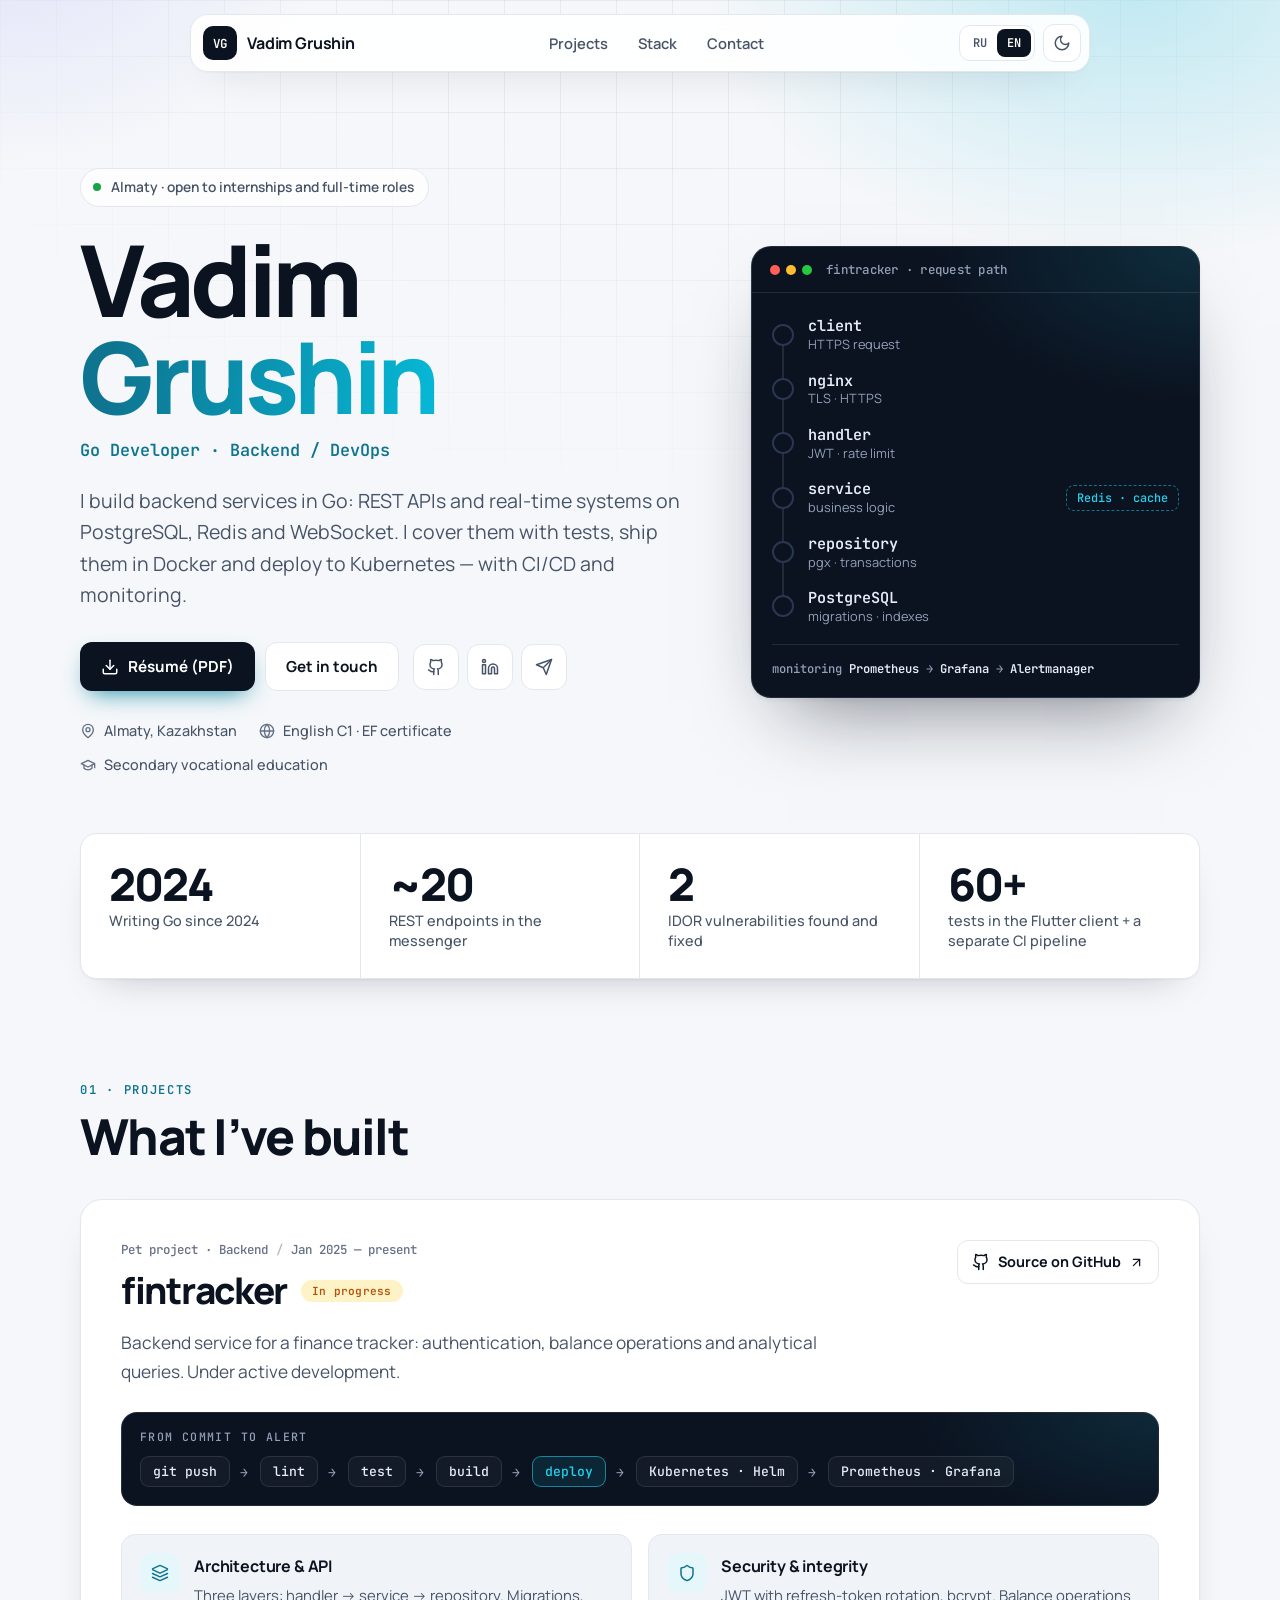
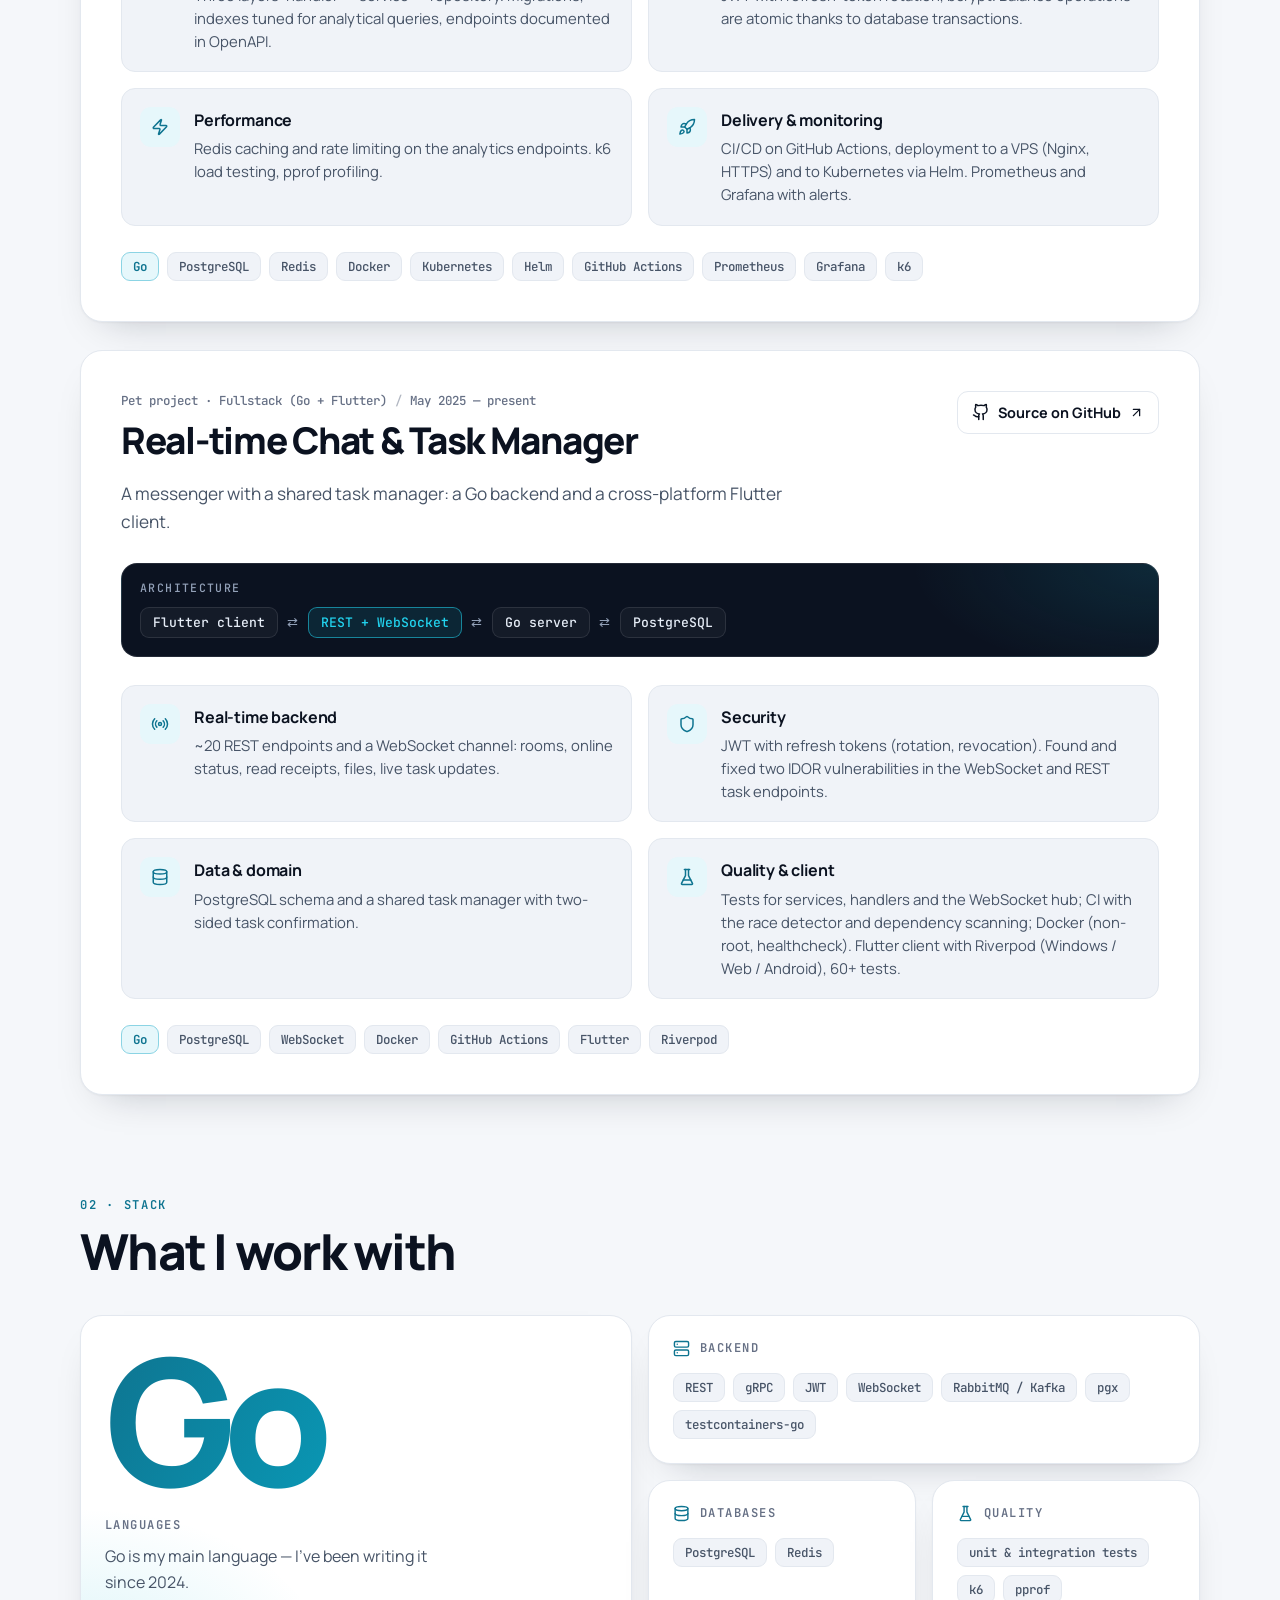
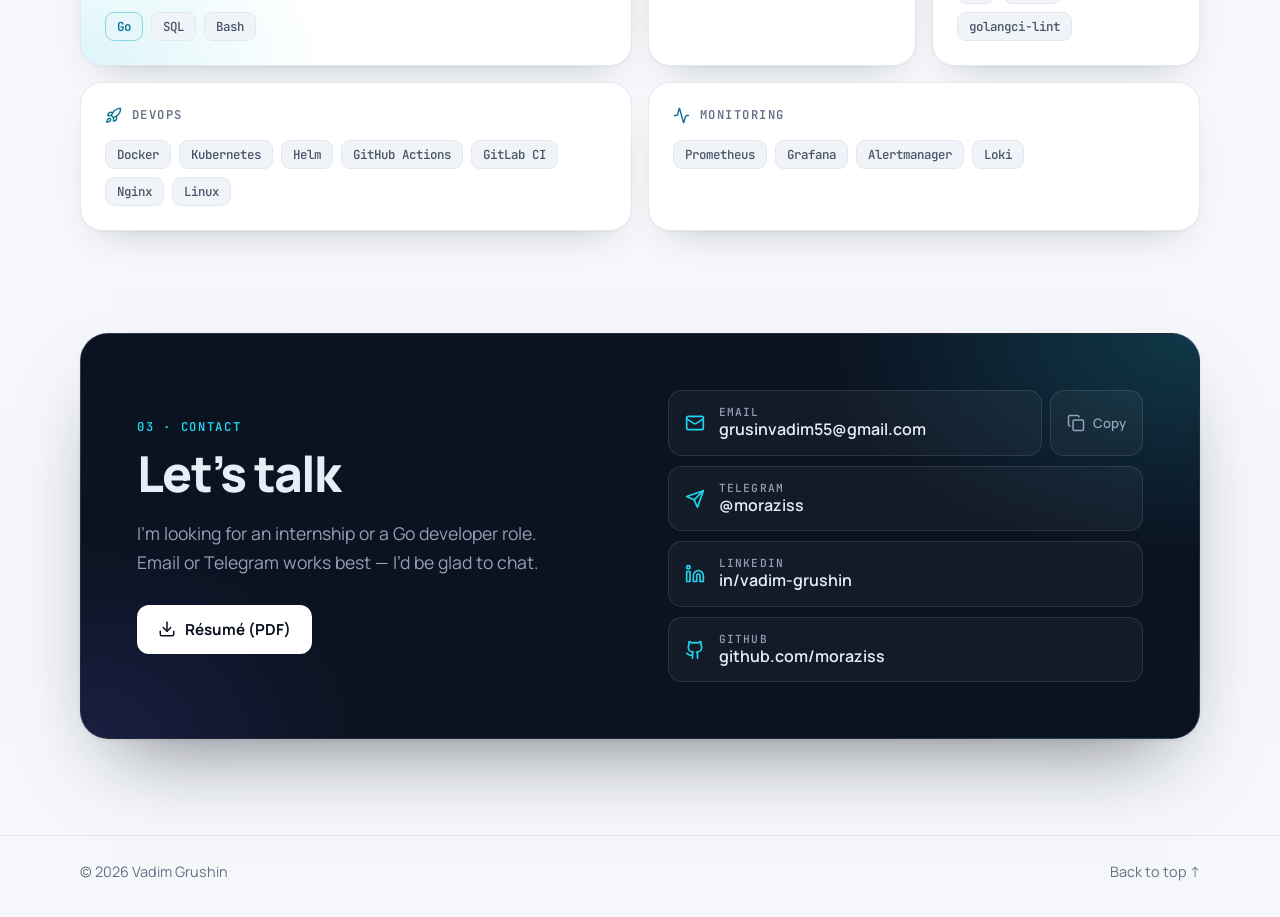
==== index.html @ 4f55b3d5 "Add portfolio site and resume build Static one-page portfolio (RU/EN, light/dark) and a script that " ====
<!doctype html>
<html lang="ru">
<head>
  <meta charset="utf-8">
  <meta name="viewport" content="width=device-width, initial-scale=1">
  <title>Вадим Грушин — Go-разработчик (Backend / DevOps)</title>
  <meta name="description" content="Портфолио Вадима Грушина, Go-разработчика (Backend / DevOps) из Алматы: REST API, WebSocket, PostgreSQL, Redis, Docker, Kubernetes. Ищу стажировку или работу.">
  <meta name="theme-color" content="#f5f7fa">
  <meta property="og:type" content="website">
  <meta property="og:title" content="Вадим Грушин — Go-разработчик (Backend / DevOps)">
  <meta property="og:description" content="Backend на Go: REST API, WebSocket, PostgreSQL, Redis, Docker, Kubernetes, CI/CD. Ищу стажировку или работу.">
  <link rel="icon" href="assets/favicon.svg" type="image/svg+xml">
  <link rel="preconnect" href="https://fonts.googleapis.com">
  <link rel="preconnect" href="https://fonts.gstatic.com" crossorigin>
  <link rel="stylesheet" href="https://fonts.googleapis.com/css2?family=Manrope:wght@400;500;600;700;800&family=JetBrains+Mono:wght@500;600&display=swap">
  <link rel="stylesheet" href="style.css">
  <script>
    /* Set theme before first paint to avoid a flash. Light is the default. */
    (function () {
      var d = document.documentElement;
      d.classList.add('js');
      try { d.dataset.theme = localStorage.getItem('theme') === 'dark' ? 'dark' : 'light'; }
      catch (e) { d.dataset.theme = 'light'; }
    })();
  </script>
</head>
<body id="top">

  <!-- Icon sprite -->
  <svg width="0" height="0" style="position:absolute" aria-hidden="true" focusable="false">
    <symbol id="i-mail" viewBox="0 0 24 24"><rect width="20" height="16" x="2" y="4" rx="2"/><path d="m22 7-8.97 5.7a1.94 1.94 0 0 1-2.06 0L2 7"/></symbol>
    <symbol id="i-send" viewBox="0 0 24 24"><path d="m22 2-7 20-4-9-9-4Z"/><path d="M22 2 11 13"/></symbol>
    <symbol id="i-linkedin" viewBox="0 0 24 24"><path d="M16 8a6 6 0 0 1 6 6v7h-4v-7a2 2 0 0 0-2-2 2 2 0 0 0-2 2v7h-4v-7a6 6 0 0 1 6-6z"/><rect width="4" height="12" x="2" y="9"/><circle cx="4" cy="4" r="2"/></symbol>
    <symbol id="i-github" viewBox="0 0 24 24"><path d="M15 22v-4a4.8 4.8 0 0 0-1-3.5c3 0 6-2 6-5.5.08-1.25-.27-2.48-1-3.5.28-1.15.28-2.35 0-3.5 0 0-1 0-3 1.5-2.64-.5-5.36-.5-8 0C6 2 5 2 5 2c-.3 1.15-.3 2.35 0 3.5A5.403 5.403 0 0 0 4 9c0 3.5 3 5.5 6 5.5-.39.49-.68 1.05-.85 1.65-.17.6-.22 1.23-.15 1.85v4"/><path d="M9 18c-4.51 2-5-2-7-2"/></symbol>
    <symbol id="i-download" viewBox="0 0 24 24"><path d="M21 15v4a2 2 0 0 1-2 2H5a2 2 0 0 1-2-2v-4"/><polyline points="7 10 12 15 17 10"/><line x1="12" x2="12" y1="15" y2="3"/></symbol>
    <symbol id="i-arrow" viewBox="0 0 24 24"><path d="M7 7h10v10"/><path d="M7 17 17 7"/></symbol>
    <symbol id="i-copy" viewBox="0 0 24 24"><rect width="14" height="14" x="8" y="8" rx="2" ry="2"/><path d="M4 16c-1.1 0-2-.9-2-2V4c0-1.1.9-2 2-2h10c1.1 0 2 .9 2 2"/></symbol>
    <symbol id="i-check" viewBox="0 0 24 24"><path d="M20 6 9 17l-5-5"/></symbol>
    <symbol id="i-sun" viewBox="0 0 24 24"><circle cx="12" cy="12" r="4"/><path d="M12 2v2M12 20v2m-7.07-14.93 1.41 1.41m11.32 11.32 1.41 1.41M2 12h2m16 0h2M4.93 19.07l1.41-1.41m11.32-11.32 1.41-1.41"/></symbol>
    <symbol id="i-moon" viewBox="0 0 24 24"><path d="M12 3a6 6 0 0 0 9 9 9 9 0 1 1-9-9Z"/></symbol>
    <symbol id="i-pin" viewBox="0 0 24 24"><path d="M20 10c0 6-8 12-8 12s-8-6-8-12a8 8 0 0 1 16 0Z"/><circle cx="12" cy="10" r="3"/></symbol>
    <symbol id="i-globe" viewBox="0 0 24 24"><circle cx="12" cy="12" r="10"/><path d="M12 2a14.5 14.5 0 0 0 0 20 14.5 14.5 0 0 0 0-20"/><path d="M2 12h20"/></symbol>
    <symbol id="i-cap" viewBox="0 0 24 24"><path d="M22 10v6M2 10l10-5 10 5-10 5z"/><path d="M6 12v5c3 3 9 3 12 0v-5"/></symbol>
    <symbol id="i-shield" viewBox="0 0 24 24"><path d="M20 13c0 5-3.5 7.5-7.66 8.95a1 1 0 0 1-.67-.01C7.5 20.5 4 18 4 13V6a1 1 0 0 1 1-1c2 0 4.5-1.2 6.24-2.72a1.17 1.17 0 0 1 1.52 0C14.51 3.81 17 5 19 5a1 1 0 0 1 1 1z"/></symbol>
    <symbol id="i-layers" viewBox="0 0 24 24"><path d="m12.83 2.18a2 2 0 0 0-1.66 0L2.6 6.08a1 1 0 0 0 0 1.83l8.58 3.91a2 2 0 0 0 1.66 0l8.58-3.9a1 1 0 0 0 0-1.83Z"/><path d="m22 17.65-9.17 4.16a2 2 0 0 1-1.66 0L2 17.65"/><path d="m22 12.65-9.17 4.16a2 2 0 0 1-1.66 0L2 12.65"/></symbol>
    <symbol id="i-zap" viewBox="0 0 24 24"><path d="M4 14a1 1 0 0 1-.78-1.63l9.9-10.2a.5.5 0 0 1 .86.46l-1.92 6.02A1 1 0 0 0 13 10h7a1 1 0 0 1 .78 1.63l-9.9 10.2a.5.5 0 0 1-.86-.46l1.92-6.02A1 1 0 0 0 11 14z"/></symbol>
    <symbol id="i-rocket" viewBox="0 0 24 24"><path d="M4.5 16.5c-1.5 1.26-2 5-2 5s3.74-.5 5-2c.71-.84.7-2.13-.09-2.91a2.18 2.18 0 0 0-2.91-.09z"/><path d="m12 15-3-3a22 22 0 0 1 2-3.95A12.88 12.88 0 0 1 22 2c0 2.72-.78 7.5-6 11a22.35 22.35 0 0 1-4 2z"/><path d="M9 12H4s.55-3.03 2-4c1.62-1.08 5 0 5 0"/><path d="M12 15v5s3.03-.55 4-2c1.08-1.62 0-5 0-5"/></symbol>
    <symbol id="i-database" viewBox="0 0 24 24"><ellipse cx="12" cy="5" rx="9" ry="3"/><path d="M3 5V19A9 3 0 0 0 21 19V5"/><path d="M3 12A9 3 0 0 0 21 12"/></symbol>
    <symbol id="i-radio" viewBox="0 0 24 24"><path d="M4.9 19.1C1 15.2 1 8.8 4.9 4.9"/><path d="M7.8 16.2c-2.3-2.3-2.3-6.1 0-8.5"/><circle cx="12" cy="12" r="2"/><path d="M16.2 7.8c2.3 2.3 2.3 6.1 0 8.5"/><path d="M19.1 4.9C23 8.8 23 15.1 19.1 19"/></symbol>
    <symbol id="i-flask" viewBox="0 0 24 24"><path d="M10 2v7.527a2 2 0 0 1-.211.896L4.72 20.55a1 1 0 0 0 .9 1.45h12.76a1 1 0 0 0 .9-1.45l-5.069-10.127A2 2 0 0 1 14 9.527V2"/><path d="M8.5 2h7"/><path d="M7 16h10"/></symbol>
    <symbol id="i-activity" viewBox="0 0 24 24"><path d="M22 12h-2.48a2 2 0 0 0-1.93 1.46l-2.35 8.36a.25.25 0 0 1-.48 0L9.24 2.18a.25.25 0 0 0-.48 0l-2.35 8.36A2 2 0 0 1 4.49 12H2"/></symbol>
    <symbol id="i-server" viewBox="0 0 24 24"><rect width="20" height="8" x="2" y="2" rx="2" ry="2"/><rect width="20" height="8" x="2" y="14" rx="2" ry="2"/><line x1="6" x2="6.01" y1="6" y2="6"/><line x1="6" x2="6.01" y1="18" y2="18"/></symbol>
    <symbol id="i-terminal" viewBox="0 0 24 24"><polyline points="4 17 10 11 4 5"/><line x1="12" x2="20" y1="19" y2="19"/></symbol>
  </svg>

  <a class="skip-link" href="#projects" data-i18n="skip">Перейти к проектам</a>
  <div class="hero-bg" aria-hidden="true"></div>

  <!-- Floating navigation -->
  <header class="nav-wrap">
    <div class="nav-pill">
      <a class="brand" href="#top" aria-label="Vadim Grushin">
        <span class="brand-mark">VG</span>
        <span class="brand-name">Vadim Grushin</span>
      </a>

      <nav class="nav-links" aria-label="Main">
        <a href="#projects" data-i18n="nav-projects">Проекты</a>
        <a href="#stack" data-i18n="nav-stack">Стек</a>
        <a href="#contact" data-i18n="nav-contact">Контакты</a>
      </nav>

      <div class="controls">
        <div class="seg" role="group" data-i18n-aria="aria-lang" aria-label="Язык">
          <button type="button" data-lang="ru" aria-pressed="true">RU</button>
          <button type="button" data-lang="en" aria-pressed="false">EN</button>
        </div>
        <button type="button" class="icon-btn" id="theme-toggle" aria-pressed="false" data-i18n-aria="aria-theme" aria-label="Тёмная тема">
          <svg class="icon icon-moon" aria-hidden="true"><use href="#i-moon"/></svg>
          <svg class="icon icon-sun" aria-hidden="true"><use href="#i-sun"/></svg>
        </button>
      </div>
    </div>
  </header>

  <main>
    <!-- Hero -->
    <section class="hero container">
      <div class="hero-copy">
        <p class="status"><span class="dot" aria-hidden="true"></span><span data-i18n="status">Алматы · открыт к стажировке и работе</span></p>
        <h1 data-i18n="name">Вадим <span class="grad">Грушин</span></h1>
        <p class="role" data-i18n="role">Go-разработчик · Backend / DevOps</p>
        <p class="lead" data-i18n="lead">Разрабатываю backend на Go: REST API и real-time сервисы на PostgreSQL, Redis и WebSocket. Покрываю тестами, упаковываю в Docker и разворачиваю в Kubernetes — с CI/CD и мониторингом.</p>

        <div class="actions">
          <a class="btn btn-primary" href="assets/Grushin_Vadim_Go_Developer_RU.pdf" data-cv download>
            <svg class="icon" aria-hidden="true"><use href="#i-download"/></svg>
            <span data-i18n="cta-cv">Резюме (PDF)</span>
          </a>
          <a class="btn btn-ghost" href="#contact" data-i18n="cta-contact">Связаться</a>
          <span class="social">
            <a class="btn-icon" href="https://github.com/moraziss" target="_blank" rel="noopener" aria-label="GitHub"><svg class="icon" aria-hidden="true"><use href="#i-github"/></svg></a>
            <a class="btn-icon" href="https://www.linkedin.com/in/vadim-grushin-0a9a0b392" target="_blank" rel="noopener" aria-label="LinkedIn"><svg class="icon" aria-hidden="true"><use href="#i-linkedin"/></svg></a>
            <a class="btn-icon" href="https://t.me/moraziss" target="_blank" rel="noopener" aria-label="Telegram"><svg class="icon" aria-hidden="true"><use href="#i-send"/></svg></a>
          </span>
        </div>

        <ul class="meta">
          <li><svg class="icon" aria-hidden="true"><use href="#i-pin"/></svg><span data-i18n="m-loc">Алматы, Казахстан</span></li>
          <li><svg class="icon" aria-hidden="true"><use href="#i-globe"/></svg><span data-i18n="m-eng">English C1 · сертификат EF</span></li>
          <li><svg class="icon" aria-hidden="true"><use href="#i-cap"/></svg><span data-i18n="m-edu">Среднее специальное</span></li>
        </ul>
      </div>

      <!-- Signature visual: the path of a request through fintracker -->
      <aside class="console" aria-labelledby="console-title">
        <div class="console-bar">
          <span class="lights" aria-hidden="true"><i></i><i></i><i></i></span>
          <h2 class="console-title" id="console-title" data-i18n="con-title">fintracker · путь запроса</h2>
        </div>
        <ol class="trace">
          <li class="tnode" style="--i:0"><span class="tdot"></span><span class="tname">client</span><span class="tsub" data-i18n="t-client">HTTPS-запрос</span></li>
          <li class="tnode" style="--i:1"><span class="tdot"></span><span class="tname">nginx</span><span class="tsub">TLS · HTTPS</span></li>
          <li class="tnode" style="--i:2"><span class="tdot"></span><span class="tname">handler</span><span class="tsub">JWT · rate limit</span></li>
          <li class="tnode" style="--i:3"><span class="tdot"></span><span class="tname">service</span><span class="tsub" data-i18n="t-service">бизнес-логика</span><span class="tside">Redis · <span data-i18n="t-cache">кэш</span></span></li>
          <li class="tnode" style="--i:4"><span class="tdot"></span><span class="tname">repository</span><span class="tsub" data-i18n="t-repo">pgx · транзакции</span></li>
          <li class="tnode" style="--i:5"><span class="tdot"></span><span class="tname">PostgreSQL</span><span class="tsub" data-i18n="t-db">миграции · индексы</span></li>
        </ol>
        <p class="console-foot"><span data-i18n="con-mon">мониторинг</span> <b>Prometheus</b> → <b>Grafana</b> → <b>Alertmanager</b></p>
      </aside>
    </section>

    <!-- Key facts -->
    <section class="container">
      <ul class="stats reveal">
        <li><strong>2024</strong><span data-i18n="st1">Пишу на Go с 2024 года</span></li>
        <li><strong>~20</strong><span data-i18n="st2">REST-эндпоинтов в мессенджере</span></li>
        <li><strong>2</strong><span data-i18n="st3">IDOR-уязвимости найдены и закрыты</span></li>
        <li><strong>60+</strong><span data-i18n="st4">тестов в Flutter-клиенте + отдельный CI</span></li>
      </ul>
    </section>

    <!-- Projects -->
    <section class="section container" id="projects">
      <p class="eyebrow reveal" data-i18n="p-eyebrow">01 · Проекты</p>
      <h2 class="reveal" data-i18n="p-title">Что я сделал</h2>

      <div class="projects">
        <article class="project card spot reveal">
          <header class="project-head">
            <div>
              <p class="kicker"><span data-i18n="p1-kind">Pet-проект · Backend</span><span class="sep">/</span><span data-i18n="p1-date">Январь 2025 — по настоящее время</span></p>
              <h3>fintracker <span class="badge badge-wip" data-i18n="p1-badge">В разработке</span></h3>
            </div>
            <a class="link-btn" href="https://github.com/moraziss/fintracker" target="_blank" rel="noopener">
              <svg class="icon" aria-hidden="true"><use href="#i-github"/></svg>
              <span data-i18n="p-code">Код на GitHub</span>
              <svg class="icon icon-arrow" aria-hidden="true"><use href="#i-arrow"/></svg>
            </a>
          </header>

          <p class="project-desc" data-i18n="p1-desc">Backend-сервис финансового трекера: аутентификация, операции с балансом и аналитические запросы. Проект в активной разработке.</p>

          <div class="diagram">
            <p class="diagram-label" data-i18n="p1-dlabel">От коммита до алерта</p>
            <ol class="dflow">
              <li data-a="→">git push</li>
              <li data-a="→">lint</li>
              <li data-a="→">test</li>
              <li data-a="→">build</li>
              <li data-a="→" class="hl">deploy</li>
              <li data-a="→">Kubernetes · Helm</li>
              <li>Prometheus · Grafana</li>
            </ol>
          </div>

          <ul class="features">
            <li class="feature">
              <span class="f-icon"><svg class="icon" aria-hidden="true"><use href="#i-layers"/></svg></span>
              <div><h4 data-i18n="p1-f1t">Архитектура и API</h4><p data-i18n="p1-f1">Три слоя: handler → service → repository. Миграции, индексы под аналитические запросы, эндпоинты описаны в OpenAPI.</p></div>
            </li>
            <li class="feature">
              <span class="f-icon"><svg class="icon" aria-hidden="true"><use href="#i-shield"/></svg></span>
              <div><h4 data-i18n="p1-f2t">Безопасность и целостность</h4><p data-i18n="p1-f2">JWT с ротацией refresh-токенов, bcrypt. Операции с балансом атомарны благодаря транзакциям.</p></div>
            </li>
            <li class="feature">
              <span class="f-icon"><svg class="icon" aria-hidden="true"><use href="#i-zap"/></svg></span>
              <div><h4 data-i18n="p1-f3t">Производительность</h4><p data-i18n="p1-f3">Кэширование и rate limiting на Redis для аналитических эндпоинтов. Нагрузочное тестирование k6, профилирование pprof.</p></div>
            </li>
            <li class="feature">
              <span class="f-icon"><svg class="icon" aria-hidden="true"><use href="#i-rocket"/></svg></span>
              <div><h4 data-i18n="p1-f4t">Доставка и мониторинг</h4><p data-i18n="p1-f4">CI/CD на GitHub Actions, деплой на VPS (Nginx, HTTPS) и в Kubernetes через Helm. Prometheus и Grafana с алертами.</p></div>
            </li>
          </ul>

          <ul class="tags" aria-label="Stack">
            <li class="core">Go</li><li>PostgreSQL</li><li>Redis</li><li>Docker</li><li>Kubernetes</li><li>Helm</li><li>GitHub Actions</li><li>Prometheus</li><li>Grafana</li><li>k6</li>
          </ul>
        </article>

        <article class="project card spot reveal">
          <header class="project-head">
            <div>
              <p class="kicker"><span data-i18n="p2-kind">Pet-проект · Fullstack (Go + Flutter)</span><span class="sep">/</span><span data-i18n="p2-date">Май 2025 — по настоящее время</span></p>
              <h3>Real-time Chat &amp; Task Manager</h3>
            </div>
            <a class="link-btn" href="https://github.com/moraziss/realtime_chat_app" target="_blank" rel="noopener">
              <svg class="icon" aria-hidden="true"><use href="#i-github"/></svg>
              <span data-i18n="p-code">Код на GitHub</span>
              <svg class="icon icon-arrow" aria-hidden="true"><use href="#i-arrow"/></svg>
            </a>
          </header>

          <p class="project-desc" data-i18n="p2-desc">Мессенджер с совместным менеджером задач: backend на Go и кроссплатформенный клиент на Flutter.</p>

          <div class="diagram">
            <p class="diagram-label" data-i18n="p2-dlabel">Архитектура</p>
            <ol class="dflow">
              <li data-a="⇄" data-i18n="p2-d1">Flutter-клиент</li>
              <li data-a="⇄" class="hl">REST + WebSocket</li>
              <li data-a="⇄" data-i18n="p2-d2">Go-сервер</li>
              <li>PostgreSQL</li>
            </ol>
          </div>

          <ul class="features">
            <li class="feature">
              <span class="f-icon"><svg class="icon" aria-hidden="true"><use href="#i-radio"/></svg></span>
              <div><h4 data-i18n="p2-f1t">Real-time backend</h4><p data-i18n="p2-f1">~20 REST-эндпоинтов и WebSocket-канал: комнаты, онлайн-статус, прочтение, файлы, live-обновления задач.</p></div>
            </li>
            <li class="feature">
              <span class="f-icon"><svg class="icon" aria-hidden="true"><use href="#i-shield"/></svg></span>
              <div><h4 data-i18n="p2-f2t">Безопасность</h4><p data-i18n="p2-f2">JWT с refresh-токенами (ротация, отзыв). Найдены и закрыты две IDOR-уязвимости в WebSocket- и REST-эндпоинтах задач.</p></div>
            </li>
            <li class="feature">
              <span class="f-icon"><svg class="icon" aria-hidden="true"><use href="#i-database"/></svg></span>
              <div><h4 data-i18n="p2-f3t">Данные и домен</h4><p data-i18n="p2-f3">Схема PostgreSQL и совместный task-менеджер с двусторонним подтверждением задач.</p></div>
            </li>
            <li class="feature">
              <span class="f-icon"><svg class="icon" aria-hidden="true"><use href="#i-flask"/></svg></span>
              <div><h4 data-i18n="p2-f4t">Качество и клиент</h4><p data-i18n="p2-f4">Тесты сервисов, хендлеров и WS-хаба; CI с race-детектором и сканированием зависимостей; Docker (non-root, healthcheck). Flutter-клиент на Riverpod (Windows / Web / Android), 60+ тестов.</p></div>
            </li>
          </ul>

          <ul class="tags" aria-label="Stack">
            <li class="core">Go</li><li>PostgreSQL</li><li>WebSocket</li><li>Docker</li><li>GitHub Actions</li><li>Flutter</li><li>Riverpod</li>
          </ul>
        </article>
      </div>
    </section>

    <!-- Stack -->
    <section class="section container" id="stack">
      <p class="eyebrow reveal" data-i18n="s-eyebrow">02 · Стек</p>
      <h2 class="reveal" data-i18n="s-title">Чем я работаю</h2>

      <div class="bento">
        <div class="tile tile-go card spot reveal">
          <span class="go-glyph" aria-hidden="true">Go</span>
          <div>
            <h3 data-i18n="sk-lang">Языки</h3>
            <p class="tile-note" data-i18n="sk-go">Основной язык — Go, пишу на нём с 2024 года.</p>
            <ul class="tags"><li class="core">Go</li><li>SQL</li><li>Bash</li></ul>
          </div>
        </div>

        <div class="tile tile-backend card spot reveal">
          <h3><svg class="icon" aria-hidden="true"><use href="#i-server"/></svg>Backend</h3>
          <ul class="tags"><li>REST</li><li>gRPC</li><li>JWT</li><li>WebSocket</li><li>RabbitMQ / Kafka</li><li>pgx</li><li>testcontainers-go</li></ul>
        </div>

        <div class="tile tile-db card spot reveal">
          <h3><svg class="icon" aria-hidden="true"><use href="#i-database"/></svg><span data-i18n="sk-db">Базы данных</span></h3>
          <ul class="tags"><li>PostgreSQL</li><li>Redis</li></ul>
        </div>

        <div class="tile tile-qa card spot reveal">
          <h3><svg class="icon" aria-hidden="true"><use href="#i-flask"/></svg><span data-i18n="sk-qa">Качество</span></h3>
          <ul class="tags"><li data-i18n="sk-tests">unit- и integration-тесты</li><li>k6</li><li>pprof</li><li>golangci-lint</li></ul>
        </div>

        <div class="tile tile-devops card spot reveal">
          <h3><svg class="icon" aria-hidden="true"><use href="#i-rocket"/></svg>DevOps</h3>
          <ul class="tags"><li>Docker</li><li>Kubernetes</li><li>Helm</li><li>GitHub Actions</li><li>GitLab CI</li><li>Nginx</li><li>Linux</li></ul>
        </div>

        <div class="tile tile-mon card spot reveal">
          <h3><svg class="icon" aria-hidden="true"><use href="#i-activity"/></svg><span data-i18n="sk-mon">Мониторинг</span></h3>
          <ul class="tags"><li>Prometheus</li><li>Grafana</li><li>Alertmanager</li><li>Loki</li></ul>
        </div>
      </div>
    </section>

    <!-- Contact -->
    <section class="section container" id="contact">
      <div class="cta reveal">
        <div class="cta-copy">
          <p class="eyebrow eyebrow-light" data-i18n="c-eyebrow">03 · Контакты</p>
          <h2 data-i18n="c-title">Давайте поговорим</h2>
          <p class="cta-text" data-i18n="c-text">Ищу стажировку или позицию Go-разработчика. Напишите на почту или в Telegram — буду рад обсудить.</p>
          <a class="btn btn-light" href="assets/Grushin_Vadim_Go_Developer_RU.pdf" data-cv download>
            <svg class="icon" aria-hidden="true"><use href="#i-download"/></svg>
            <span data-i18n="cta-cv">Резюме (PDF)</span>
          </a>
        </div>

        <ul class="contact-list">
          <li class="contact-row">
            <a class="contact-item" href="mailto:grusinvadim55@gmail.com">
              <svg class="icon" aria-hidden="true"><use href="#i-mail"/></svg>
              <span class="contact-label"><small data-i18n="c-mail">Почта</small><span>grusinvadim55@gmail.com</span></span>
            </a>
            <button type="button" class="copy-btn" data-copy="grusinvadim55@gmail.com">
              <svg class="icon icon-copy" aria-hidden="true"><use href="#i-copy"/></svg>
              <svg class="icon icon-check" aria-hidden="true"><use href="#i-check"/></svg>
              <span data-copy-label>Копировать</span>
            </button>
          </li>
          <li>
            <a class="contact-item" href="https://t.me/moraziss" target="_blank" rel="noopener">
              <svg class="icon" aria-hidden="true"><use href="#i-send"/></svg>
              <span class="contact-label"><small>Telegram</small><span>@moraziss</span></span>
            </a>
          </li>
          <li>
            <a class="contact-item" href="https://www.linkedin.com/in/vadim-grushin-0a9a0b392" target="_blank" rel="noopener">
              <svg class="icon" aria-hidden="true"><use href="#i-linkedin"/></svg>
              <span class="contact-label"><small>LinkedIn</small><span>in/vadim-grushin</span></span>
            </a>
          </li>
          <li>
            <a class="contact-item" href="https://github.com/moraziss" target="_blank" rel="noopener">
              <svg class="icon" aria-hidden="true"><use href="#i-github"/></svg>
              <span class="contact-label"><small>GitHub</small><span>github.com/moraziss</span></span>
            </a>
          </li>
        </ul>
      </div>
    </section>
  </main>

  <footer class="site-footer">
    <div class="container foot">
      <span>© <span id="year">2026</span> <span data-i18n="name-plain">Вадим Грушин</span></span>
      <a href="#top" data-i18n="to-top">Наверх ↑</a>
    </div>
  </footer>

  <div class="sr-only" role="status" aria-live="polite" id="live"></div>

  <script src="main.js"></script>
</body>
</html>
---- style.css ----
/* ---------- Tokens ---------- */
:root {
  color-scheme: light;
  --bg: #f5f7fa;
  --surface: #ffffff;
  --surface-2: #f0f3f8;
  --text: #0b1220;
  --muted: #475467;
  --faint: #667085;
  --border: #e3e8ef;
  --border-strong: #cfd7e2;

  --accent: #0e7490;          /* text / icons on light surfaces */
  --accent-bright: #06b6d4;   /* glows and decoration only */
  --accent-soft: #e6f7fb;

  --btn-bg: #0b1220;
  --btn-text: #ffffff;
  --btn-hover: #1c2a46;

  --ok: #16a34a;
  --warn: #b45309;
  --warn-bg: #fef3c7;

  /* dark "console" surfaces keep the same look in both themes */
  --panel: #0b1220;
  --panel-2: #111a2e;
  --panel-text: #e6edf7;
  --panel-muted: #93a1b8;
  --panel-line: rgb(255 255 255 / 0.1);
  --panel-accent: #22d3ee;

  --grid: rgb(11 18 32 / 0.055);
  --shadow-md: 0 1px 2px rgb(11 18 32 / 0.04), 0 18px 40px -24px rgb(11 18 32 / 0.28);
  --shadow-lg: 0 2px 4px rgb(11 18 32 / 0.06), 0 40px 80px -36px rgb(11 18 32 / 0.55);

  --radius: 16px;
  --maxw: 1120px;
  --gutter: 20px;
  --font: "Manrope", system-ui, -apple-system, "Segoe UI", Roboto, "Helvetica Neue", Arial, sans-serif;
  --mono: "JetBrains Mono", ui-monospace, SFMono-Regular, Menlo, Consolas, monospace;
}

:root[data-theme="dark"] {
  color-scheme: dark;
  --bg: #070b12;
  --surface: #0e1520;
  --surface-2: #131c2a;
  --text: #eaf0f8;
  --muted: #a3b0c4;
  --faint: #7d8aa0;
  --border: #1d2736;
  --border-strong: #2a3750;

  --accent: #22d3ee;
  --accent-bright: #22d3ee;
  --accent-soft: #0b2530;

  --btn-bg: #22d3ee;
  --btn-text: #04222f;
  --btn-hover: #67e8f9;

  --ok: #4ade80;
  --warn: #fbbf24;
  --warn-bg: #2a2110;

  --panel: #0a1019;
  --panel-2: #101a29;

  --grid: rgb(255 255 255 / 0.05);
  --shadow-md: 0 1px 2px rgb(0 0 0 / 0.3), 0 20px 44px -26px rgb(0 0 0 / 0.8);
  --shadow-lg: 0 2px 4px rgb(0 0 0 / 0.4), 0 40px 80px -36px rgb(0 0 0 / 0.9);
}

@media (min-width: 720px) {
  :root { --gutter: 32px; }
}

/* ---------- Base ---------- */
*, *::before, *::after { box-sizing: border-box; }

html {
  scroll-behavior: smooth;
  scroll-padding-top: 96px;
  -webkit-text-size-adjust: 100%;
}

body {
  position: relative;
  margin: 0;
  background: var(--bg);
  color: var(--text);
  font: 400 16px/1.65 var(--font);
  -webkit-font-smoothing: antialiased;
  text-rendering: optimizeLegibility;
  overflow-x: hidden;
  overflow-x: clip;
}

svg { display: block; }
a { color: inherit; }
h1, h2, h3, h4, p, ul, ol, dl { margin: 0; }
ul, ol { padding: 0; list-style: none; }

:focus-visible {
  outline: 2px solid var(--accent);
  outline-offset: 3px;
  border-radius: 6px;
}

.container {
  width: min(100% - 2 * var(--gutter), var(--maxw));
  margin-inline: auto;
}

.icon {
  width: 18px;
  height: 18px;
  flex: none;
  fill: none;
  stroke: currentColor;
  stroke-width: 2;
  stroke-linecap: round;
  stroke-linejoin: round;
}

.sr-only {
  position: absolute;
  width: 1px;
  height: 1px;
  overflow: hidden;
  clip-path: inset(50%);
  white-space: nowrap;
}

.skip-link {
  position: absolute;
  left: 16px;
  top: -60px;
  z-index: 100;
  padding: 10px 14px;
  border-radius: 8px;
  background: var(--text);
  color: var(--bg);
  font-weight: 600;
  text-decoration: none;
}
.skip-link:focus { top: 12px; }

/* ---------- Background: grid + aurora ---------- */
.hero-bg {
  position: absolute;
  inset: 0 0 auto 0;
  height: min(1000px, 130vh);
  z-index: -1;
  pointer-events: none;
  overflow: hidden;
}
.hero-bg::before {
  content: "";
  position: absolute;
  inset: 0;
  background-image:
    linear-gradient(var(--grid) 1px, transparent 1px),
    linear-gradient(90deg, var(--grid) 1px, transparent 1px);
  background-size: 56px 56px;
  -webkit-mask-image: radial-gradient(ellipse 75% 65% at 50% 0%, #000 25%, transparent 78%);
  mask-image: radial-gradient(ellipse 75% 65% at 50% 0%, #000 25%, transparent 78%);
}
.hero-bg::after {
  content: "";
  position: absolute;
  inset: -10% -10% 0 -10%;
  background:
    radial-gradient(38rem 24rem at 82% 8%, color-mix(in srgb, var(--accent-bright) 22%, transparent), transparent 70%),
    radial-gradient(30rem 22rem at 8% 2%, color-mix(in srgb, #6366f1 14%, transparent), transparent 70%);
  animation: drift 18s ease-in-out infinite alternate;
}
@keyframes drift {
  from { transform: translate3d(0, 0, 0) scale(1); }
  to   { transform: translate3d(-2%, 3%, 0) scale(1.06); }
}

/* ---------- Floating nav ---------- */
.nav-wrap {
  position: fixed;
  top: 14px;
  left: 0;
  right: 0;
  z-index: 50;
  display: flex;
  justify-content: center;
  padding-inline: var(--gutter);
  pointer-events: none;
}

.nav-pill {
  pointer-events: auto;
  display: flex;
  align-items: center;
  justify-content: space-between;
  gap: 16px;
  width: min(100%, 900px);
  padding: 8px 8px 8px 12px;
  border: 1px solid var(--border);
  border-radius: 18px;
  background: color-mix(in srgb, var(--surface) 90%, transparent);
  -webkit-backdrop-filter: saturate(1.5) blur(16px);
  backdrop-filter: saturate(1.5) blur(16px);
  box-shadow: var(--shadow-md);
}

.brand {
  display: flex;
  align-items: center;
  gap: 10px;
  font-weight: 700;
  letter-spacing: -0.01em;
  text-decoration: none;
}
.brand-mark {
  display: grid;
  place-items: center;
  width: 34px;
  height: 34px;
  border-radius: 10px;
  background: var(--btn-bg);
  color: var(--btn-text);
  font: 600 0.78rem var(--mono);
}

.nav-links { display: none; gap: 2px; }
.nav-links a {
  padding: 8px 14px;
  border-radius: 10px;
  color: var(--muted);
  font-size: 0.92rem;
  font-weight: 600;
  text-decoration: none;
  transition: color 0.15s, background 0.15s;
}
.nav-links a:hover { color: var(--text); }
.nav-links a[aria-current="true"] { color: var(--text); background: var(--surface-2); }

.controls { display: flex; align-items: center; gap: 8px; }

.seg {
  display: inline-flex;
  padding: 3px;
  border: 1px solid var(--border);
  border-radius: 11px;
  background: var(--surface);
}
.seg button {
  border: 0;
  border-radius: 8px;
  padding: 6px 10px;
  background: transparent;
  color: var(--muted);
  font: 600 0.75rem var(--mono);
  cursor: pointer;
  transition: background 0.15s, color 0.15s;
}
.seg button:hover { color: var(--text); }
.seg button[aria-pressed="true"] { background: var(--btn-bg); color: var(--btn-text); }

.icon-btn {
  display: grid;
  place-items: center;
  width: 38px;
  height: 38px;
  border: 1px solid var(--border);
  border-radius: 11px;
  background: var(--surface);
  color: var(--muted);
  cursor: pointer;
  transition: color 0.15s, border-color 0.15s;
}
.icon-btn:hover { color: var(--text); border-color: var(--border-strong); }
.icon-btn .icon-sun { display: none; }
:root[data-theme="dark"] .icon-btn .icon-sun { display: block; }
:root[data-theme="dark"] .icon-btn .icon-moon { display: none; }

@media (min-width: 760px) { .nav-links { display: flex; } }
@media (max-width: 340px) { .brand-name { display: none; } }

/* ---------- Hero ---------- */
.hero {
  display: grid;
  gap: 48px;
  padding: clamp(112px, 15vw, 168px) 0 clamp(32px, 5vw, 56px);
}
@media (min-width: 960px) {
  .hero { grid-template-columns: minmax(0, 1.15fr) minmax(0, 0.85fr); gap: 64px; align-items: center; }
}

.status {
  display: inline-flex;
  align-items: center;
  gap: 10px;
  padding: 7px 14px 7px 12px;
  border: 1px solid var(--border);
  border-radius: 999px;
  background: color-mix(in srgb, var(--surface) 80%, transparent);
  color: var(--muted);
  font-size: 0.86rem;
  font-weight: 600;
}
.dot {
  width: 8px;
  height: 8px;
  border-radius: 50%;
  background: var(--ok);
  animation: pulse 2.4s ease-out infinite;
}
@keyframes pulse {
  0%   { box-shadow: 0 0 0 0 color-mix(in srgb, var(--ok) 55%, transparent); }
  70%  { box-shadow: 0 0 0 9px transparent; }
  100% { box-shadow: 0 0 0 0 transparent; }
}

h1 {
  margin: 24px 0 14px;
  font-size: clamp(3.1rem, 8.6vw, 6.2rem);
  line-height: 0.98;
  letter-spacing: -0.045em;
  font-weight: 800;
}
.grad {
  background: linear-gradient(100deg, var(--accent) 10%, var(--accent-bright) 95%);
  -webkit-background-clip: text;
  background-clip: text;
  -webkit-text-fill-color: transparent;
  color: transparent;
}

.role {
  font: 600 1.05rem var(--mono);
  color: var(--accent);
}

.lead {
  max-width: 54ch;
  margin: 24px 0 32px;
  color: var(--muted);
  font-size: clamp(1.05rem, 2vw, 1.22rem);
  line-height: 1.6;
}

.actions { display: flex; flex-wrap: wrap; align-items: center; gap: 10px; }

.btn {
  display: inline-flex;
  align-items: center;
  gap: 9px;
  padding: 13px 20px;
  border: 1px solid transparent;
  border-radius: 12px;
  font: 700 0.95rem var(--font);
  text-decoration: none;
  cursor: pointer;
  transition: background 0.15s, border-color 0.15s, transform 0.15s, box-shadow 0.15s;
}
.btn:active { transform: translateY(1px); }
.btn-primary {
  background: var(--btn-bg);
  color: var(--btn-text);
  box-shadow: 0 10px 24px -10px color-mix(in srgb, var(--accent-bright) 70%, var(--btn-bg));
}
.btn-primary:hover { background: var(--btn-hover); }
.btn-ghost { background: var(--surface); border-color: var(--border); }
.btn-ghost:hover { border-color: var(--border-strong); }
.btn-light { background: #ffffff; color: #0b1220; }
.btn-light:hover { background: #e6edf7; }

.social { display: inline-flex; gap: 8px; }
@media (min-width: 640px) { .social { margin-left: 4px; } }
.btn-icon {
  display: grid;
  place-items: center;
  width: 46px;
  height: 46px;
  border: 1px solid var(--border);
  border-radius: 12px;
  background: var(--surface);
  color: var(--muted);
  transition: color 0.15s, border-color 0.15s, transform 0.15s;
}
.btn-icon:hover { color: var(--text); border-color: var(--border-strong); transform: translateY(-2px); }

.meta {
  display: flex;
  flex-wrap: wrap;
  gap: 10px 22px;
  margin-top: 28px;
  color: var(--muted);
  font-size: 0.9rem;
  font-weight: 500;
}
.meta li { display: inline-flex; align-items: center; gap: 8px; }
.meta .icon { width: 16px; height: 16px; color: var(--faint); }

/* ---------- Hero console (signature visual) ---------- */
.console {
  position: relative;
  overflow: hidden;
  border: 1px solid var(--panel-line);
  border-radius: 20px;
  background:
    radial-gradient(24rem 14rem at 100% 0%, rgb(34 211 238 / 0.14), transparent 70%),
    var(--panel);
  color: var(--panel-text);
  box-shadow: var(--shadow-lg);
}

.console-bar {
  display: flex;
  align-items: center;
  gap: 14px;
  padding: 14px 18px;
  border-bottom: 1px solid var(--panel-line);
}
.lights { display: inline-flex; gap: 6px; }
.lights i { width: 10px; height: 10px; border-radius: 50%; background: rgb(255 255 255 / 0.16); }
.lights i:nth-child(1) { background: #ff5f57; }
.lights i:nth-child(2) { background: #febc2e; }
.lights i:nth-child(3) { background: #28c840; }
.console-title {
  font: 500 0.78rem var(--mono);
  color: var(--panel-muted);
  letter-spacing: 0.02em;
}

.trace { padding: 14px 20px 6px; }

.tnode {
  position: relative;
  display: grid;
  grid-template-columns: 22px minmax(0, 1fr) auto;
  grid-template-areas: "dot name side" "dot sub side";
  column-gap: 14px;
  align-items: center;
  padding: 9px 0;
}
.tnode::before { /* vertical rail */
  content: "";
  position: absolute;
  left: 10px;
  top: 50%;
  bottom: -50%;
  width: 2px;
  background: var(--panel-line);
}
.tnode:last-child::before { display: none; }
.tnode::after { /* row highlight */
  content: "";
  position: absolute;
  inset: 3px -10px;
  border-radius: 12px;
  background: rgb(34 211 238 / 0.09);
  opacity: 0;
  animation: row 7.5s ease-in-out infinite;
  animation-delay: calc(var(--i) * 0.7s);
}

.tdot {
  grid-area: dot;
  position: relative;
  z-index: 1;
  width: 22px;
  height: 22px;
  border-radius: 50%;
  border: 2px solid #2a3750;
  background: var(--panel);
  animation: dot 7.5s ease-in-out infinite;
  animation-delay: calc(var(--i) * 0.7s);
}
.tname {
  grid-area: name;
  position: relative;
  z-index: 1;
  font: 600 0.95rem var(--mono);
  line-height: 1.3;
}
.tsub {
  grid-area: sub;
  position: relative;
  z-index: 1;
  color: var(--panel-muted);
  font-size: 0.8rem;
  line-height: 1.3;
}
.tside {
  grid-area: side;
  position: relative;
  z-index: 1;
  padding: 4px 10px;
  border: 1px dashed rgb(34 211 238 / 0.5);
  border-radius: 8px;
  color: var(--panel-accent);
  font: 500 0.74rem var(--mono);
  white-space: nowrap;
}

@keyframes dot {
  0%, 18%, 100% { border-color: #2a3750; background: var(--panel); box-shadow: none; }
  4%, 12% { border-color: var(--panel-accent); background: var(--panel-accent); box-shadow: 0 0 0 5px rgb(34 211 238 / 0.18), 0 0 18px rgb(34 211 238 / 0.8); }
}
@keyframes row {
  0%, 18%, 100% { opacity: 0; }
  4%, 12% { opacity: 1; }
}

.console-foot {
  margin: 4px 20px 0;
  padding: 14px 0 18px;
  border-top: 1px solid var(--panel-line);
  color: var(--panel-muted);
  font: 500 0.76rem/1.7 var(--mono);
}
.console-foot b { color: var(--panel-text); font-weight: 600; }

/* ---------- Stats ---------- */
.stats {
  display: grid;
  grid-template-columns: repeat(2, minmax(0, 1fr));
  overflow: hidden;
  border: 1px solid var(--border);
  border-radius: var(--radius);
  background: var(--surface);
  box-shadow: var(--shadow-md);
}
.stats li {
  display: flex;
  flex-direction: column;
  gap: 4px;
  padding: 22px 22px;
  border-right: 1px solid var(--border);
  border-bottom: 1px solid var(--border);
}
.stats li:nth-child(2n) { border-right: 0; }
.stats li:nth-last-child(-n + 2) { border-bottom: 0; }
.stats strong {
  font-size: clamp(2rem, 4.5vw, 2.8rem);
  line-height: 1.05;
  letter-spacing: -0.04em;
  font-weight: 800;
}
.stats span { color: var(--muted); font-size: 0.9rem; font-weight: 500; line-height: 1.45; }

@media (min-width: 860px) {
  .stats { grid-template-columns: repeat(4, minmax(0, 1fr)); }
  .stats li { border-bottom: 0; border-right: 1px solid var(--border); padding: 26px 28px; }
  .stats li:nth-child(2n) { border-right: 1px solid var(--border); }
  .stats li:last-child { border-right: 0; }
}

/* ---------- Sections ---------- */
.section { padding: clamp(56px, 8vw, 104px) 0 0; }

.eyebrow {
  margin-bottom: 12px;
  font: 600 0.76rem var(--mono);
  letter-spacing: 0.14em;
  text-transform: uppercase;
  color: var(--accent);
}
.eyebrow-light { color: var(--panel-accent); }

.section h2,
.cta h2 {
  margin-bottom: 36px;
  font-size: clamp(2rem, 5vw, 3.1rem);
  line-height: 1.08;
  letter-spacing: -0.035em;
  font-weight: 800;
}

/* ---------- Cards + cursor spotlight ---------- */
.card {
  position: relative;
  isolation: isolate;
  border: 1px solid var(--border);
  border-radius: calc(var(--radius) + 6px);
  background: var(--surface);
  box-shadow: var(--shadow-md);
  transition: border-color 0.25s, transform 0.25s;
}
.spot::before {
  content: "";
  position: absolute;
  inset: 0;
  z-index: -1;
  border-radius: inherit;
  background: radial-gradient(420px circle at var(--mx, 50%) var(--my, 50%), color-mix(in srgb, var(--accent-bright) 16%, transparent), transparent 62%);
  opacity: 0;
  transition: opacity 0.3s;
}
@media (hover: hover) {
  .spot:hover::before { opacity: 1; }
  .card:hover { border-color: color-mix(in srgb, var(--accent-bright) 45%, var(--border)); }
}

/* ---------- Projects ---------- */
.projects { display: grid; gap: 28px; }

.project { padding: clamp(22px, 4vw, 40px); }

.project-head {
  display: flex;
  flex-wrap: wrap;
  align-items: flex-start;
  justify-content: space-between;
  gap: 16px;
}
.kicker {
  margin-bottom: 10px;
  font: 500 0.78rem/1.6 var(--mono);
  color: var(--faint);
}
.kicker .sep { margin: 0 8px; opacity: 0.5; }

.project h3 {
  display: flex;
  flex-wrap: wrap;
  align-items: center;
  gap: 8px 14px;
  font-size: clamp(1.6rem, 3.6vw, 2.3rem);
  line-height: 1.12;
  letter-spacing: -0.035em;
  font-weight: 800;
}

.badge {
  padding: 4px 11px;
  border-radius: 999px;
  font: 600 0.7rem var(--mono);
  letter-spacing: 0.02em;
}
.badge-wip { background: var(--warn-bg); color: var(--warn); }

.link-btn {
  display: inline-flex;
  align-items: center;
  gap: 8px;
  padding: 9px 14px;
  border: 1px solid var(--border);
  border-radius: 11px;
  background: var(--surface);
  font-size: 0.9rem;
  font-weight: 700;
  text-decoration: none;
  transition: border-color 0.15s, color 0.15s, background 0.15s;
}
.link-btn:hover { border-color: var(--accent); color: var(--accent); }
.link-btn .icon-arrow { width: 15px; height: 15px; transition: transform 0.2s; }
.link-btn:hover .icon-arrow { transform: translate(2px, -2px); }

.project-desc {
  max-width: 64ch;
  margin-top: 18px;
  color: var(--muted);
  font-size: 1.08rem;
}

.diagram {
  margin: 26px 0 28px;
  padding: 16px 18px 18px;
  border: 1px solid var(--panel-line);
  border-radius: 16px;
  background:
    radial-gradient(22rem 10rem at 100% 0%, rgb(34 211 238 / 0.12), transparent 70%),
    var(--panel);
  color: var(--panel-text);
}
.diagram-label {
  margin-bottom: 12px;
  font: 500 0.72rem var(--mono);
  letter-spacing: 0.12em;
  text-transform: uppercase;
  color: var(--panel-muted);
}
.dflow { display: flex; flex-wrap: wrap; align-items: center; gap: 10px 30px; font: 500 0.82rem var(--mono); }
.dflow li {
  position: relative;
  padding: 6px 12px;
  border: 1px solid var(--panel-line);
  border-radius: 9px;
  background: rgb(255 255 255 / 0.04);
}
.dflow li[data-a]::after { /* the arrow always trails its own chip, so it never starts a wrapped line */
  content: attr(data-a);
  position: absolute;
  left: 100%;
  top: 50%;
  width: 30px;
  transform: translateY(-50%);
  text-align: center;
  color: var(--panel-muted);
}
.dflow li.hl {
  border-color: rgb(34 211 238 / 0.55);
  background: rgb(34 211 238 / 0.1);
  color: var(--panel-accent);
}

.features {
  display: grid;
  gap: 14px;
  margin-bottom: 26px;
}
@media (min-width: 760px) { .features { grid-template-columns: repeat(2, minmax(0, 1fr)); gap: 16px; } }

.feature {
  display: flex;
  gap: 14px;
  padding: 18px;
  border: 1px solid var(--border);
  border-radius: 14px;
  background: var(--surface-2);
  transition: border-color 0.2s, background 0.2s;
}
.feature:hover { border-color: var(--border-strong); background: var(--surface); }
.f-icon {
  display: grid;
  place-items: center;
  flex: none;
  width: 40px;
  height: 40px;
  border-radius: 11px;
  background: var(--accent-soft);
  color: var(--accent);
}
.feature h4 { margin-bottom: 4px; font-size: 1rem; font-weight: 700; letter-spacing: -0.01em; }
.feature p { color: var(--muted); font-size: 0.93rem; line-height: 1.55; }

.tags { display: flex; flex-wrap: wrap; gap: 8px; }
.tags li {
  padding: 5px 11px;
  border: 1px solid var(--border);
  border-radius: 9px;
  background: var(--surface-2);
  color: var(--muted);
  font: 500 0.78rem var(--mono);
}
.tags .core {
  border-color: color-mix(in srgb, var(--accent-bright) 40%, var(--border));
  background: var(--accent-soft);
  color: var(--accent);
  font-weight: 600;
}

/* ---------- Stack (bento) ---------- */
.bento { display: grid; gap: 16px; }
@media (min-width: 720px) {
  .bento { grid-template-columns: repeat(2, minmax(0, 1fr)); }
  .tile-go { grid-column: 1 / -1; }
}
@media (min-width: 1000px) {
  .bento { grid-template-columns: repeat(4, minmax(0, 1fr)); }
  .tile-go { grid-column: span 2; grid-row: span 2; }
  .tile-backend { grid-column: span 2; }
  .tile-db, .tile-qa { grid-column: span 1; }
  .tile-devops, .tile-mon { grid-column: span 2; }
}

.tile { display: flex; flex-direction: column; gap: 16px; padding: 24px; }
.tile h3 {
  display: flex;
  align-items: center;
  gap: 10px;
  font: 600 0.76rem var(--mono);
  letter-spacing: 0.12em;
  text-transform: uppercase;
  color: var(--faint);
}
.tile h3 .icon { width: 17px; height: 17px; color: var(--accent); }

.tile-go {
  justify-content: space-between;
  overflow: hidden;
  background:
    radial-gradient(22rem 14rem at 0% 100%, color-mix(in srgb, var(--accent-bright) 14%, transparent), transparent 70%),
    var(--surface);
}
.go-glyph {
  font-size: clamp(6rem, 17vw, 11rem);
  line-height: 0.9;
  letter-spacing: -0.07em;
  font-weight: 800;
  background: linear-gradient(120deg, var(--accent) 0%, var(--accent-bright) 100%);
  -webkit-background-clip: text;
  background-clip: text;
  -webkit-text-fill-color: transparent;
  color: transparent;
}
.tile-note { margin: 10px 0 16px; color: var(--muted); max-width: 34ch; }

/* ---------- Contact ---------- */
.cta {
  position: relative;
  display: grid;
  gap: 36px;
  overflow: hidden;
  padding: clamp(28px, 5vw, 56px);
  border: 1px solid var(--panel-line);
  border-radius: 28px;
  background:
    radial-gradient(34rem 20rem at 100% 0%, rgb(34 211 238 / 0.2), transparent 70%),
    radial-gradient(26rem 18rem at 0% 100%, rgb(99 102 241 / 0.16), transparent 70%),
    var(--panel);
  color: var(--panel-text);
  box-shadow: var(--shadow-lg);
}
@media (min-width: 900px) {
  .cta { grid-template-columns: 1fr 1fr; gap: 56px; align-items: center; }
}
.cta h2 { margin-bottom: 18px; }
.cta-text { max-width: 40ch; margin-bottom: 28px; color: var(--panel-muted); font-size: 1.1rem; }

.contact-list { display: grid; gap: 10px; }
.contact-list > li:not(.contact-row) { display: flex; }
.contact-row { display: flex; gap: 8px; }

.contact-item {
  display: flex;
  flex: 1;
  align-items: center;
  gap: 14px;
  min-width: 0;
  padding: 14px 16px;
  border: 1px solid var(--panel-line);
  border-radius: 14px;
  background: rgb(255 255 255 / 0.04);
  text-decoration: none;
  transition: border-color 0.15s, background 0.15s;
}
.contact-item:hover { border-color: rgb(34 211 238 / 0.6); background: rgb(34 211 238 / 0.07); }
.contact-item > .icon { width: 20px; height: 20px; color: var(--panel-accent); }
.contact-label { display: grid; min-width: 0; line-height: 1.35; font-weight: 600; }
.contact-label small {
  font: 500 0.7rem var(--mono);
  letter-spacing: 0.1em;
  text-transform: uppercase;
  color: var(--panel-muted);
}
.contact-label span { overflow-wrap: anywhere; }

.copy-btn {
  display: inline-flex;
  align-items: center;
  gap: 8px;
  padding: 0 16px;
  border: 1px solid var(--panel-line);
  border-radius: 14px;
  background: rgb(255 255 255 / 0.04);
  color: var(--panel-muted);
  font: 600 0.82rem var(--font);
  cursor: pointer;
  transition: color 0.15s, border-color 0.15s;
}
.copy-btn:hover { color: var(--panel-text); border-color: rgb(255 255 255 / 0.3); }
.copy-btn .icon-check { display: none; }
.copy-btn.is-copied { color: #4ade80; border-color: #4ade80; }
.copy-btn.is-copied .icon-copy { display: none; }
.copy-btn.is-copied .icon-check { display: block; }

@media (max-width: 520px) {
  .copy-btn [data-copy-label] { display: none; }
  .copy-btn { padding: 0 14px; }
}

/* ---------- Footer ---------- */
.site-footer { margin-top: clamp(56px, 8vw, 96px); border-top: 1px solid var(--border); color: var(--faint); font-size: 0.9rem; }
.foot { display: flex; justify-content: space-between; gap: 16px; padding: 24px 0 32px; }
.foot a { text-decoration: none; }
.foot a:hover { color: var(--text); }

/* ---------- Reveal on scroll (only when JS is on) ---------- */
.js .reveal {
  opacity: 0;
  transform: translateY(18px);
  transition: opacity 0.7s ease, transform 0.7s cubic-bezier(0.2, 0.7, 0.2, 1);
}
.js .reveal.is-in { opacity: 1; transform: none; }

@media (prefers-reduced-motion: reduce) {
  html { scroll-behavior: auto; }
  .js .reveal { opacity: 1; transform: none; transition: none; }
  .dot, .hero-bg::after, .tdot, .tnode::after { animation: none; }
  .tdot { border-color: var(--panel-accent); }
}
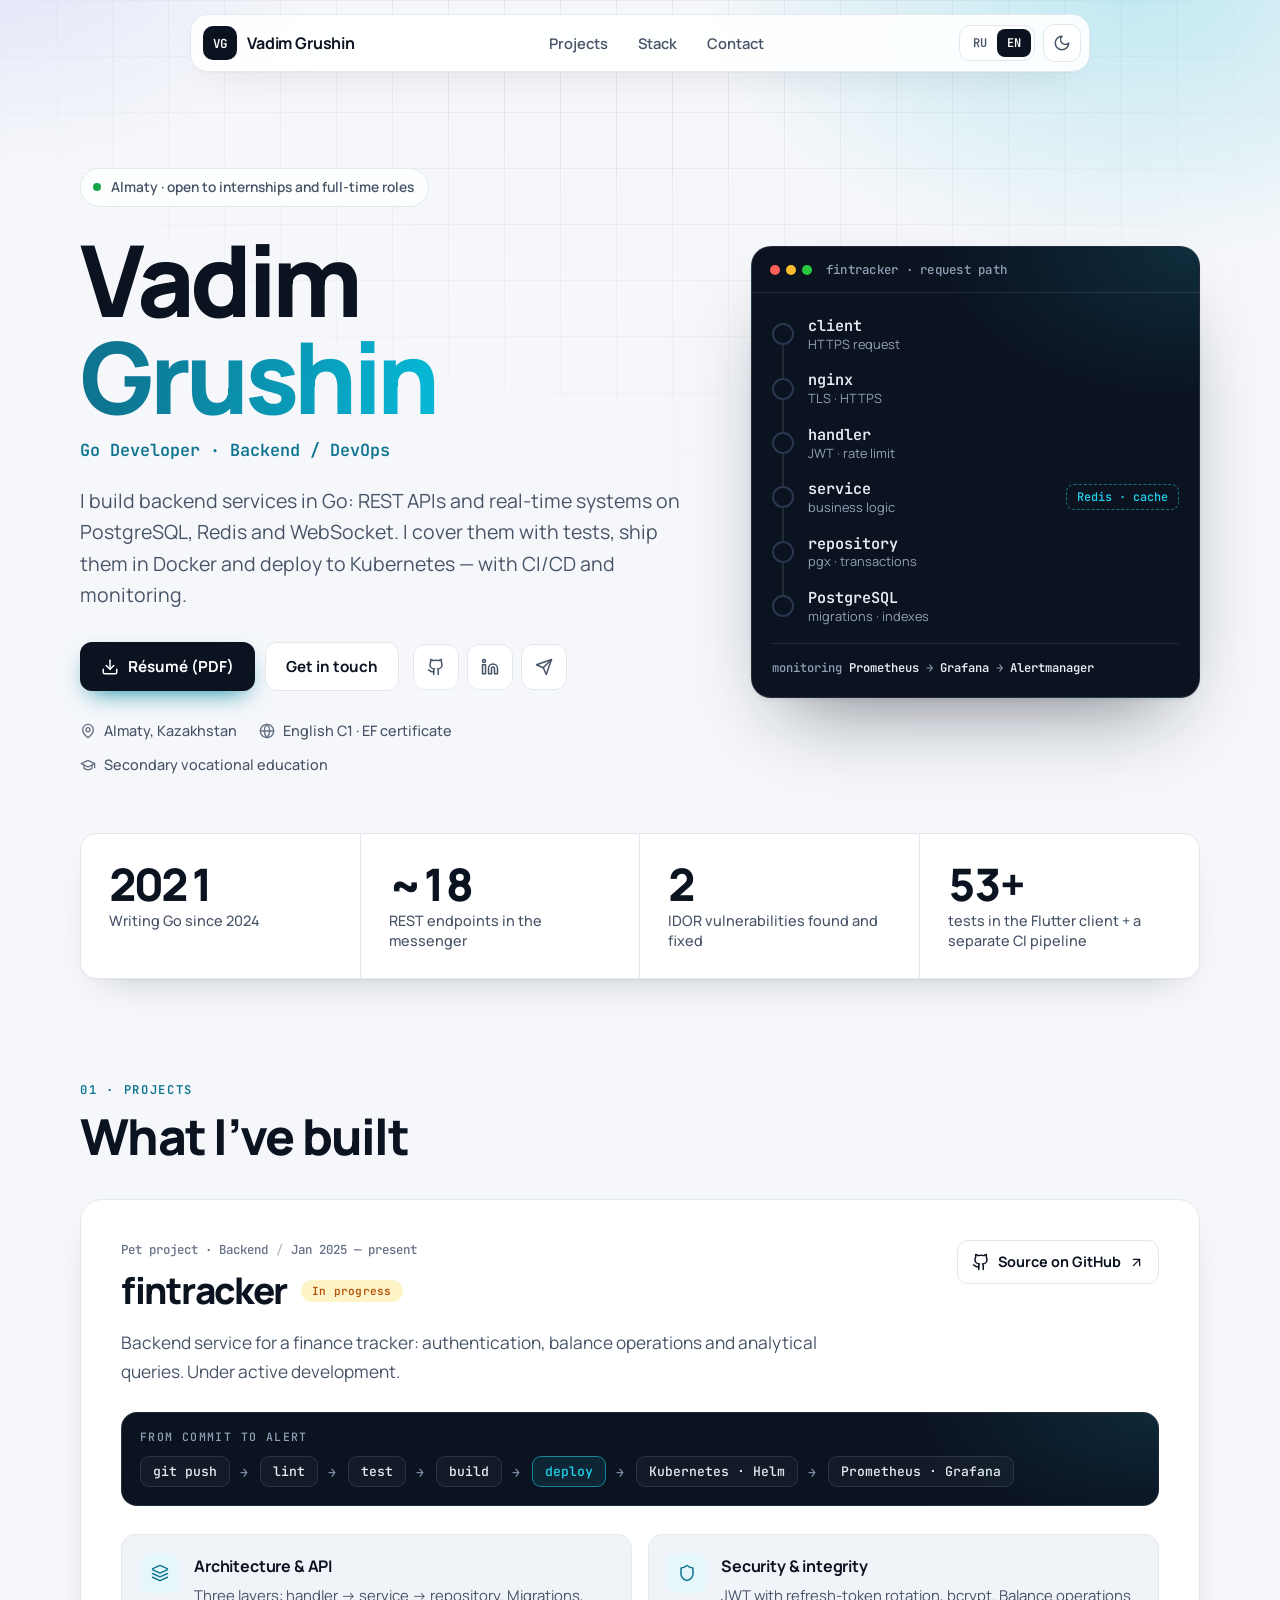
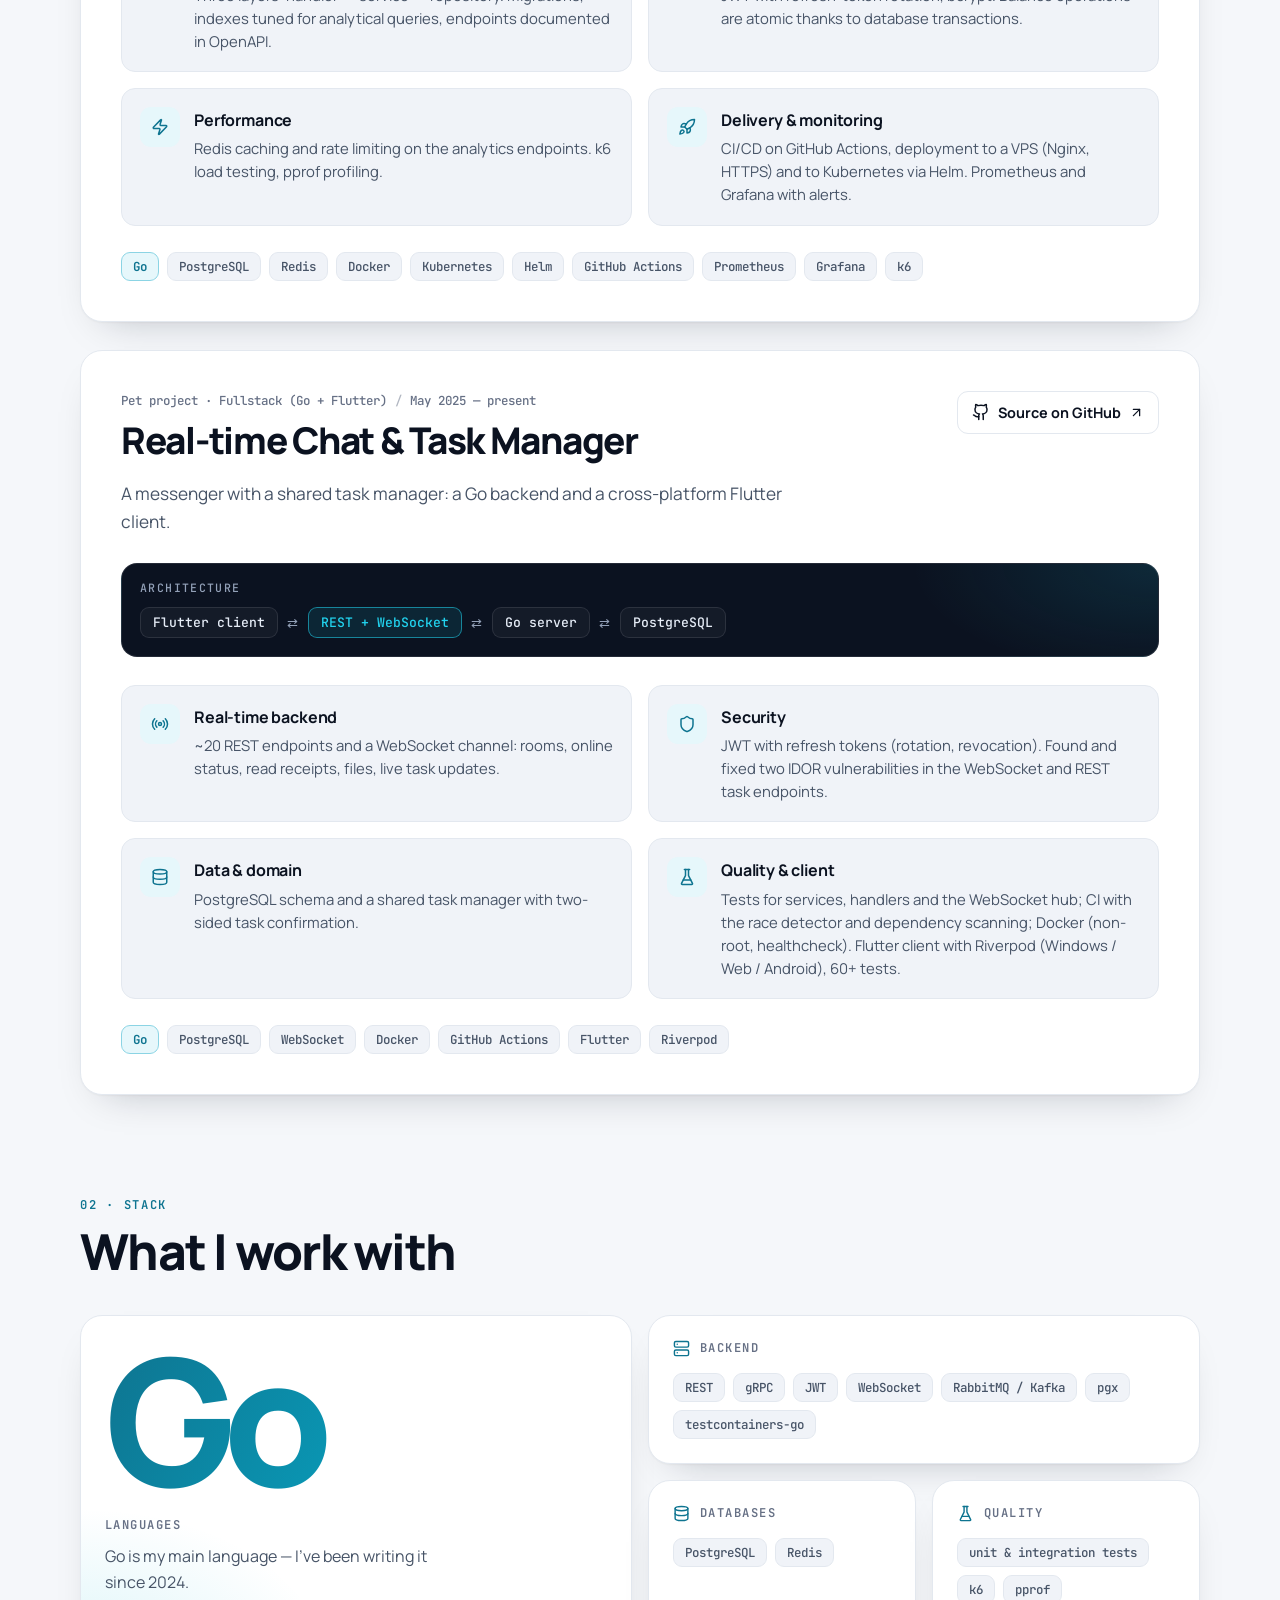
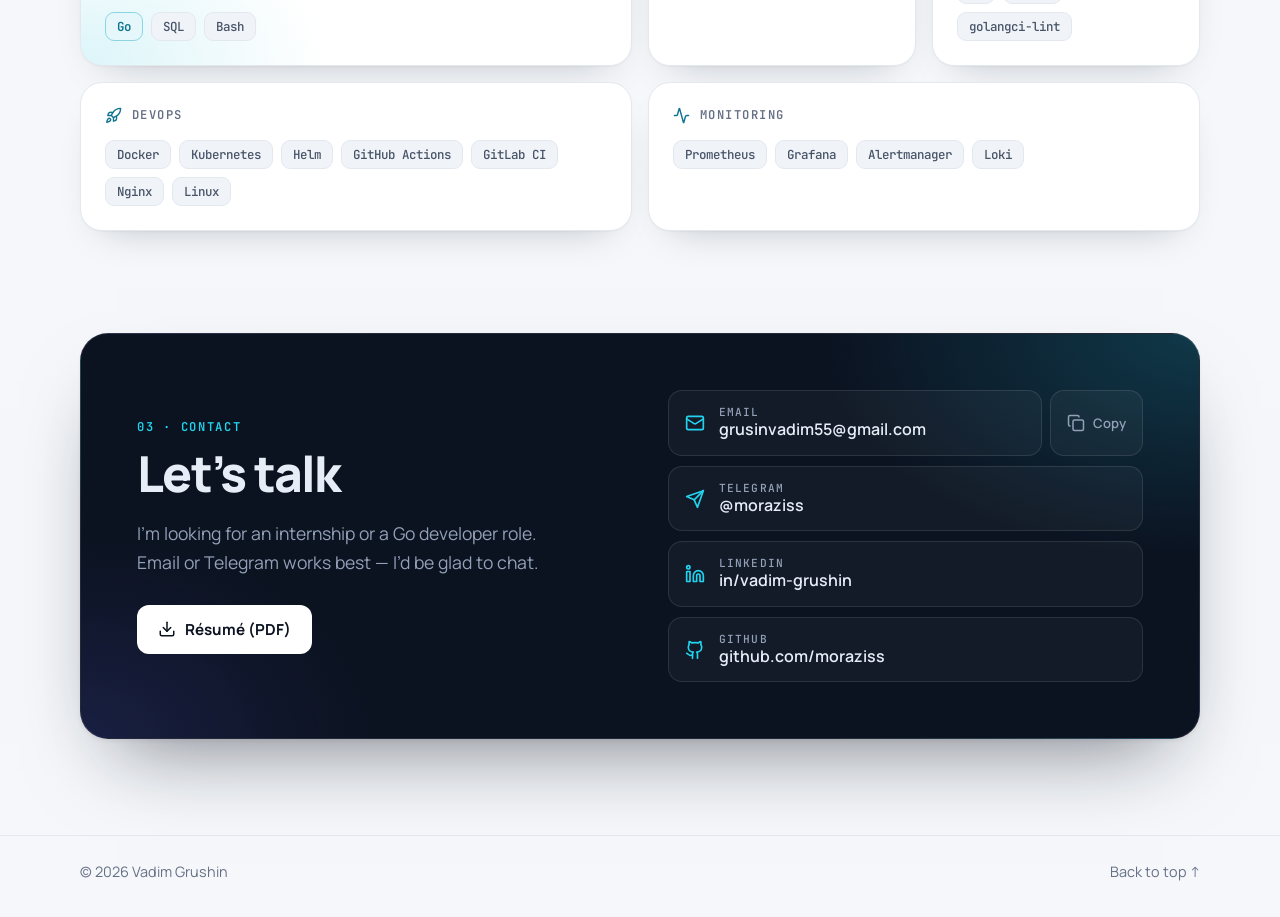
==== commit f83d2b73: "Add motion system; merge the Russian README into README.md Staggered intro, scroll progress, paralla" ====
--- a/index.html
+++ b/index.html
@@ -15,12 +15,15 @@
   <link rel="stylesheet" href="https://fonts.googleapis.com/css2?family=Manrope:wght@400;500;600;700;800&family=JetBrains+Mono:wght@500;600&display=swap">
   <link rel="stylesheet" href="style.css">
   <script>
-    /* Set theme before first paint to avoid a flash. Light is the default. */
+    /* Set theme before first paint to avoid a flash. Light is the default; ?theme=dark|light overrides it. */
     (function () {
       var d = document.documentElement;
       d.classList.add('js');
-      try { d.dataset.theme = localStorage.getItem('theme') === 'dark' ? 'dark' : 'light'; }
-      catch (e) { d.dataset.theme = 'light'; }
+      var query = new URLSearchParams(location.search);
+      if (query.get('motion') === 'full') d.classList.add('force-motion'); /* preview animations even if the OS asks for reduced motion */
+      var param = query.get('theme');
+      try { d.dataset.theme = (param || localStorage.getItem('theme')) === 'dark' ? 'dark' : 'light'; }
+      catch (e) { d.dataset.theme = param === 'dark' ? 'dark' : 'light'; }
     })();
   </script>
 </head>
@@ -55,16 +58,18 @@
 
   <a class="skip-link" href="#projects" data-i18n="skip">Перейти к проектам</a>
   <div class="hero-bg" aria-hidden="true"></div>
+  <div class="scroll-progress" aria-hidden="true"></div>
 
   <!-- Floating navigation -->
   <header class="nav-wrap">
-    <div class="nav-pill">
+    <div class="nav-pill intro">
       <a class="brand" href="#top" aria-label="Vadim Grushin">
         <span class="brand-mark">VG</span>
         <span class="brand-name">Vadim Grushin</span>
       </a>
 
       <nav class="nav-links" aria-label="Main">
+        <span class="nav-indicator" aria-hidden="true"></span>
         <a href="#projects" data-i18n="nav-projects">Проекты</a>
         <a href="#stack" data-i18n="nav-stack">Стек</a>
         <a href="#contact" data-i18n="nav-contact">Контакты</a>
@@ -87,12 +92,12 @@
     <!-- Hero -->
     <section class="hero container">
       <div class="hero-copy">
-        <p class="status"><span class="dot" aria-hidden="true"></span><span data-i18n="status">Алматы · открыт к стажировке и работе</span></p>
-        <h1 data-i18n="name">Вадим <span class="grad">Грушин</span></h1>
-        <p class="role" data-i18n="role">Go-разработчик · Backend / DevOps</p>
-        <p class="lead" data-i18n="lead">Разрабатываю backend на Go: REST API и real-time сервисы на PostgreSQL, Redis и WebSocket. Покрываю тестами, упаковываю в Docker и разворачиваю в Kubernetes — с CI/CD и мониторингом.</p>
-
-        <div class="actions">
+        <p class="status intro" style="--d: 0.05s"><span class="dot" aria-hidden="true"></span><span data-i18n="status">Алматы · открыт к стажировке и работе</span></p>
+        <h1 data-i18n="name"><span class="mask" style="--m: 0"><span>Вадим</span></span> <span class="mask" style="--m: 1"><span class="grad">Грушин</span></span></h1>
+        <p class="role intro" style="--d: 0.4s" data-i18n="role">Go-разработчик · Backend / DevOps</p>
+        <p class="lead intro" style="--d: 0.5s" data-i18n="lead">Разрабатываю backend на Go: REST API и real-time сервисы на PostgreSQL, Redis и WebSocket. Покрываю тестами, упаковываю в Docker и разворачиваю в Kubernetes — с CI/CD и мониторингом.</p>
+
+        <div class="actions intro" style="--d: 0.62s">
           <a class="btn btn-primary" href="assets/Grushin_Vadim_Go_Developer_RU.pdf" data-cv download>
             <svg class="icon" aria-hidden="true"><use href="#i-download"/></svg>
             <span data-i18n="cta-cv">Резюме (PDF)</span>
@@ -105,7 +110,7 @@
           </span>
         </div>
 
-        <ul class="meta">
+        <ul class="meta intro" style="--d: 0.74s">
           <li><svg class="icon" aria-hidden="true"><use href="#i-pin"/></svg><span data-i18n="m-loc">Алматы, Казахстан</span></li>
           <li><svg class="icon" aria-hidden="true"><use href="#i-globe"/></svg><span data-i18n="m-eng">English C1 · сертификат EF</span></li>
           <li><svg class="icon" aria-hidden="true"><use href="#i-cap"/></svg><span data-i18n="m-edu">Среднее специальное</span></li>
@@ -113,7 +118,7 @@
       </div>
 
       <!-- Signature visual: the path of a request through fintracker -->
-      <aside class="console" aria-labelledby="console-title">
+      <aside class="console intro" style="--d: 0.3s" aria-labelledby="console-title">
         <div class="console-bar">
           <span class="lights" aria-hidden="true"><i></i><i></i><i></i></span>
           <h2 class="console-title" id="console-title" data-i18n="con-title">fintracker · путь запроса</h2>
@@ -133,10 +138,10 @@
     <!-- Key facts -->
     <section class="container">
       <ul class="stats reveal">
-        <li><strong>2024</strong><span data-i18n="st1">Пишу на Go с 2024 года</span></li>
-        <li><strong>~20</strong><span data-i18n="st2">REST-эндпоинтов в мессенджере</span></li>
-        <li><strong>2</strong><span data-i18n="st3">IDOR-уязвимости найдены и закрыты</span></li>
-        <li><strong>60+</strong><span data-i18n="st4">тестов в Flutter-клиенте + отдельный CI</span></li>
+        <li><strong data-count="2024" data-from="2000">2024</strong><span data-i18n="st1">Пишу на Go с 2024 года</span></li>
+        <li><strong data-count="20" data-pre="~">~20</strong><span data-i18n="st2">REST-эндпоинтов в мессенджере</span></li>
+        <li><strong data-count="2">2</strong><span data-i18n="st3">IDOR-уязвимости найдены и закрыты</span></li>
+        <li><strong data-count="60" data-post="+">60+</strong><span data-i18n="st4">тестов в Flutter-клиенте + отдельный CI</span></li>
       </ul>
     </section>
 
--- a/style.css
+++ b/style.css
@@ -884,9 +884,185 @@
 }
 .js .reveal.is-in { opacity: 1; transform: none; }
 
+/* =====================================================================
+   Motion: intro, scroll choreography, view transitions.
+   Pure progressive enhancement. Without JS everything is visible, and
+   prefers-reduced-motion switches all of it off (see the end of this block).
+   ===================================================================== */
+
+/* ---- Scroll progress bar ---- */
+.scroll-progress {
+  position: fixed;
+  inset: 0 0 auto 0;
+  z-index: 60;
+  height: 3px;
+  background: linear-gradient(90deg, var(--accent-bright), #6366f1);
+  transform: scaleX(0);
+  transform-origin: 0 50%;
+  pointer-events: none;
+  will-change: transform;
+}
+.hero-bg { will-change: transform; }
+
+/* ---- Intro choreography (JS adds .is-ready, then .intro-done) ---- */
+@keyframes intro-fallback { to { opacity: 1; } }
+@keyframes mask-fallback { to { translate: 0 0; } }
+@keyframes intro      { from { opacity: 0; translate: 0 28px;  filter: blur(8px); }  to { opacity: 1; translate: 0 0; filter: blur(0); } }
+@keyframes intro-down { from { opacity: 0; translate: 0 -24px; filter: blur(6px); }  to { opacity: 1; translate: 0 0; filter: blur(0); } }
+@keyframes intro-console {
+  from { opacity: 0; translate: 0 48px; scale: 0.94; filter: blur(10px); }
+  to   { opacity: 1; translate: 0 0;    scale: 1;    filter: blur(0); }
+}
+@keyframes mask-up { from { translate: 0 112%; } to { translate: 0 0; } }
+@keyframes t-in    { from { opacity: 0; translate: -14px 0; } to { opacity: 1; translate: 0 0; } }
+
+.js .intro { opacity: 0; animation: intro-fallback 0s 2.5s forwards; }
+.is-ready .intro { animation: intro 0.95s cubic-bezier(0.2, 0.7, 0.2, 1) var(--d, 0s) both; }
+.is-ready .nav-pill.intro { animation-name: intro-down; }
+.is-ready .console.intro { animation-name: intro-console; animation-duration: 1.25s; }
+
+/* The headline is revealed word by word from under a mask. */
+.mask {
+  display: inline-block;
+  overflow: hidden;
+  vertical-align: top;
+  padding: 0 0.03em 0.14em;
+  margin: 0 -0.03em -0.14em;
+}
+.mask > span { display: inline-block; }
+.js .mask > span { translate: 0 112%; animation: mask-fallback 0s 2.5s forwards; }
+.is-ready .mask > span { animation: mask-up 1.1s cubic-bezier(0.2, 0.8, 0.2, 1) calc(0.12s + var(--m, 0) * 0.14s) both; }
+
+/* The trace in the console boots node by node. */
+.js .tnode { opacity: 0; animation: intro-fallback 0s 2.5s forwards; }
+.is-ready .tnode { animation: t-in 0.7s cubic-bezier(0.2, 0.7, 0.2, 1) calc(0.65s + var(--i, 0) * 0.09s) both; }
+
+/* Once the intro has played, drop the animations so hover/tilt/parallax can take over. */
+.intro-done .intro,
+.intro-done .tnode { animation: none !important; opacity: 1 !important; filter: none !important; }
+.intro-done .mask > span { animation: none !important; translate: 0 0 !important; }
+
+/* ---- Section titles rise and come into focus ----
+   (No clip-path on the title itself: IntersectionObserver would see an empty box and never reveal it.) */
+.js h2.reveal {
+  opacity: 0;
+  transform: translateY(0.45em);
+  filter: blur(10px);
+  transition: opacity 0.8s ease, transform 0.9s cubic-bezier(0.2, 0.7, 0.2, 1), filter 0.9s ease;
+}
+.js h2.reveal.is-in { opacity: 1; transform: none; filter: blur(0); }
+
+/* ---- Cards: lift in, then stagger their contents ---- */
+.js .card.reveal {
+  transition: opacity 0.8s ease, transform 0.8s cubic-bezier(0.2, 0.7, 0.2, 1), border-color 0.25s;
+}
+.js .project.reveal { transform: translateY(32px) scale(0.985); }
+.js .project.reveal.is-in { transform: none; }
+
+@keyframes rise { from { opacity: 0; translate: 0 16px; } to { opacity: 1; translate: 0 0; } }
+@keyframes pop  { from { opacity: 0; translate: 0 6px; scale: 0.9; } to { opacity: 1; translate: 0 0; scale: 1; } }
+
+.js .reveal:not(.is-in) .feature,
+.js .reveal:not(.is-in) .tags li,
+.js .stats:not(.is-in) li { opacity: 0; }
+
+.reveal.is-in .feature { animation: rise 0.75s cubic-bezier(0.2, 0.7, 0.2, 1) calc(0.2s + var(--i, 0) * 90ms) both; }
+.reveal.is-in .tags li { animation: pop 0.55s cubic-bezier(0.3, 1.4, 0.5, 1) calc(0.45s + var(--i, 0) * 35ms) both; }
+.stats.is-in li        { animation: rise 0.8s cubic-bezier(0.2, 0.7, 0.2, 1) calc(var(--i, 0) * 110ms) both; }
+.feature:hover { transform: translateY(-3px); }
+.feature { transition: border-color 0.2s, background 0.2s, transform 0.25s cubic-bezier(0.2, 0.7, 0.2, 1); }
+.stats strong { font-variant-numeric: tabular-nums; }
+
+/* ---- Diagrams "run" when scrolled into view ---- */
+@keyframes node-in {
+  0%   { opacity: 0; transform: translateY(10px) scale(0.92); }
+  55%  { opacity: 1; transform: none; border-color: rgb(34 211 238 / 0.9); box-shadow: 0 0 0 4px rgb(34 211 238 / 0.15), 0 0 22px rgb(34 211 238 / 0.5); }
+  100% { opacity: 1; transform: none; box-shadow: none; }
+}
+.js .diagram:not(.run) .dflow li { opacity: 0; }
+.diagram.run .dflow li { animation: node-in 0.7s cubic-bezier(0.2, 0.7, 0.2, 1) calc(var(--i, 0) * 120ms) both; }
+
+/* ---- Navigation: a sliding indicator instead of snapping backgrounds ---- */
+.nav-links { position: relative; }
+.nav-links a { position: relative; z-index: 1; }
+.nav-links a[aria-current="true"] { background: transparent; }
+.nav-indicator {
+  position: absolute;
+  top: 50%;
+  left: 0;
+  z-index: 0;
+  width: 0;
+  height: 36px;
+  margin-top: -18px;
+  border-radius: 10px;
+  background: var(--surface-2);
+  opacity: 0;
+  pointer-events: none;
+  transition: transform 0.45s cubic-bezier(0.2, 0.8, 0.2, 1), width 0.45s cubic-bezier(0.2, 0.8, 0.2, 1), opacity 0.25s;
+}
+.nav-links.no-anim .nav-indicator { transition: opacity 0.25s; }
+
+/* ---- Console: 3D tilt with a glare that follows the pointer ---- */
+.console { transition: transform 0.6s cubic-bezier(0.2, 0.7, 0.2, 1); }
+.console.is-tilting {
+  transform: perspective(1100px) rotateX(var(--rx, 0deg)) rotateY(var(--ry, 0deg));
+  transition: transform 0.12s linear;
+}
+.console::after {
+  content: "";
+  position: absolute;
+  inset: 0;
+  z-index: 2;
+  border-radius: inherit;
+  background: radial-gradient(360px circle at var(--gx, 50%) var(--gy, 0%), rgb(255 255 255 / 0.09), transparent 60%);
+  opacity: 0;
+  transition: opacity 0.3s;
+  pointer-events: none;
+}
+.console:hover::after { opacity: 1; }
+
+/* ---- Magnetic buttons spring back with a little overshoot ---- */
+.hero .btn, .hero .btn-icon, .link-btn, .btn-light {
+  transition: transform 0.55s cubic-bezier(0.2, 1.4, 0.4, 1), background 0.15s, border-color 0.15s, color 0.15s, box-shadow 0.15s;
+}
+
+/* ---- View Transitions: theme = circular reveal, language = blur cross-fade ---- */
+::view-transition-old(root), ::view-transition-new(root) { animation: none; mix-blend-mode: normal; }
+::view-transition-old(root) { z-index: 1; }
+::view-transition-new(root) { z-index: 2; }
+@keyframes vt-out { to { opacity: 0; filter: blur(8px); } }
+@keyframes vt-in  { from { opacity: 0; filter: blur(8px); } }
+[data-vt="lang"]::view-transition-old(root) { animation: vt-out 0.3s ease both; }
+[data-vt="lang"]::view-transition-new(root) { animation: vt-in 0.45s ease both; }
+
+/* ---- Reduced motion: everything above is switched off ----
+   (?motion=full puts .force-motion on <html> so the owner can still preview the animations.) */
 @media (prefers-reduced-motion: reduce) {
-  html { scroll-behavior: auto; }
-  .js .reveal { opacity: 1; transform: none; transition: none; }
-  .dot, .hero-bg::after, .tdot, .tnode::after { animation: none; }
-  .tdot { border-color: var(--panel-accent); }
-}
+  html:not(.force-motion) { scroll-behavior: auto; }
+  .js:not(.force-motion) .reveal { opacity: 1; transform: none; transition: none; }
+  .js:not(.force-motion) .dot,
+  .js:not(.force-motion) .hero-bg::after,
+  .js:not(.force-motion) .tdot,
+  .js:not(.force-motion) .tnode::after { animation: none; }
+  .js:not(.force-motion) .tdot { border-color: var(--panel-accent); }
+
+  .js:not(.force-motion) .intro,
+  .js:not(.force-motion) .tnode { opacity: 1; animation: none; }
+  .js:not(.force-motion) .mask > span { translate: 0 0; animation: none; }
+  .js:not(.force-motion) h2.reveal { opacity: 1; filter: none; transform: none; transition: none; }
+  .js:not(.force-motion) .project.reveal { transform: none; }
+  .js:not(.force-motion) .reveal:not(.is-in) .feature,
+  .js:not(.force-motion) .reveal:not(.is-in) .tags li,
+  .js:not(.force-motion) .stats:not(.is-in) li,
+  .js:not(.force-motion) .diagram:not(.run) .dflow li { opacity: 1; }
+  .js:not(.force-motion) .reveal.is-in .feature,
+  .js:not(.force-motion) .reveal.is-in .tags li,
+  .js:not(.force-motion) .stats.is-in li,
+  .js:not(.force-motion) .diagram.run .dflow li { animation: none; }
+  .js:not(.force-motion) .console,
+  .js:not(.force-motion) .console.is-tilting { transform: none; }
+  .js:not(.force-motion) .feature:hover { transform: none; }
+  :root:not(.force-motion)::view-transition-group(*),
+  :root:not(.force-motion)::view-transition-old(*),
+  :root:not(.force-motion)::view-transition-new(*) { animation: none !important; }
+}
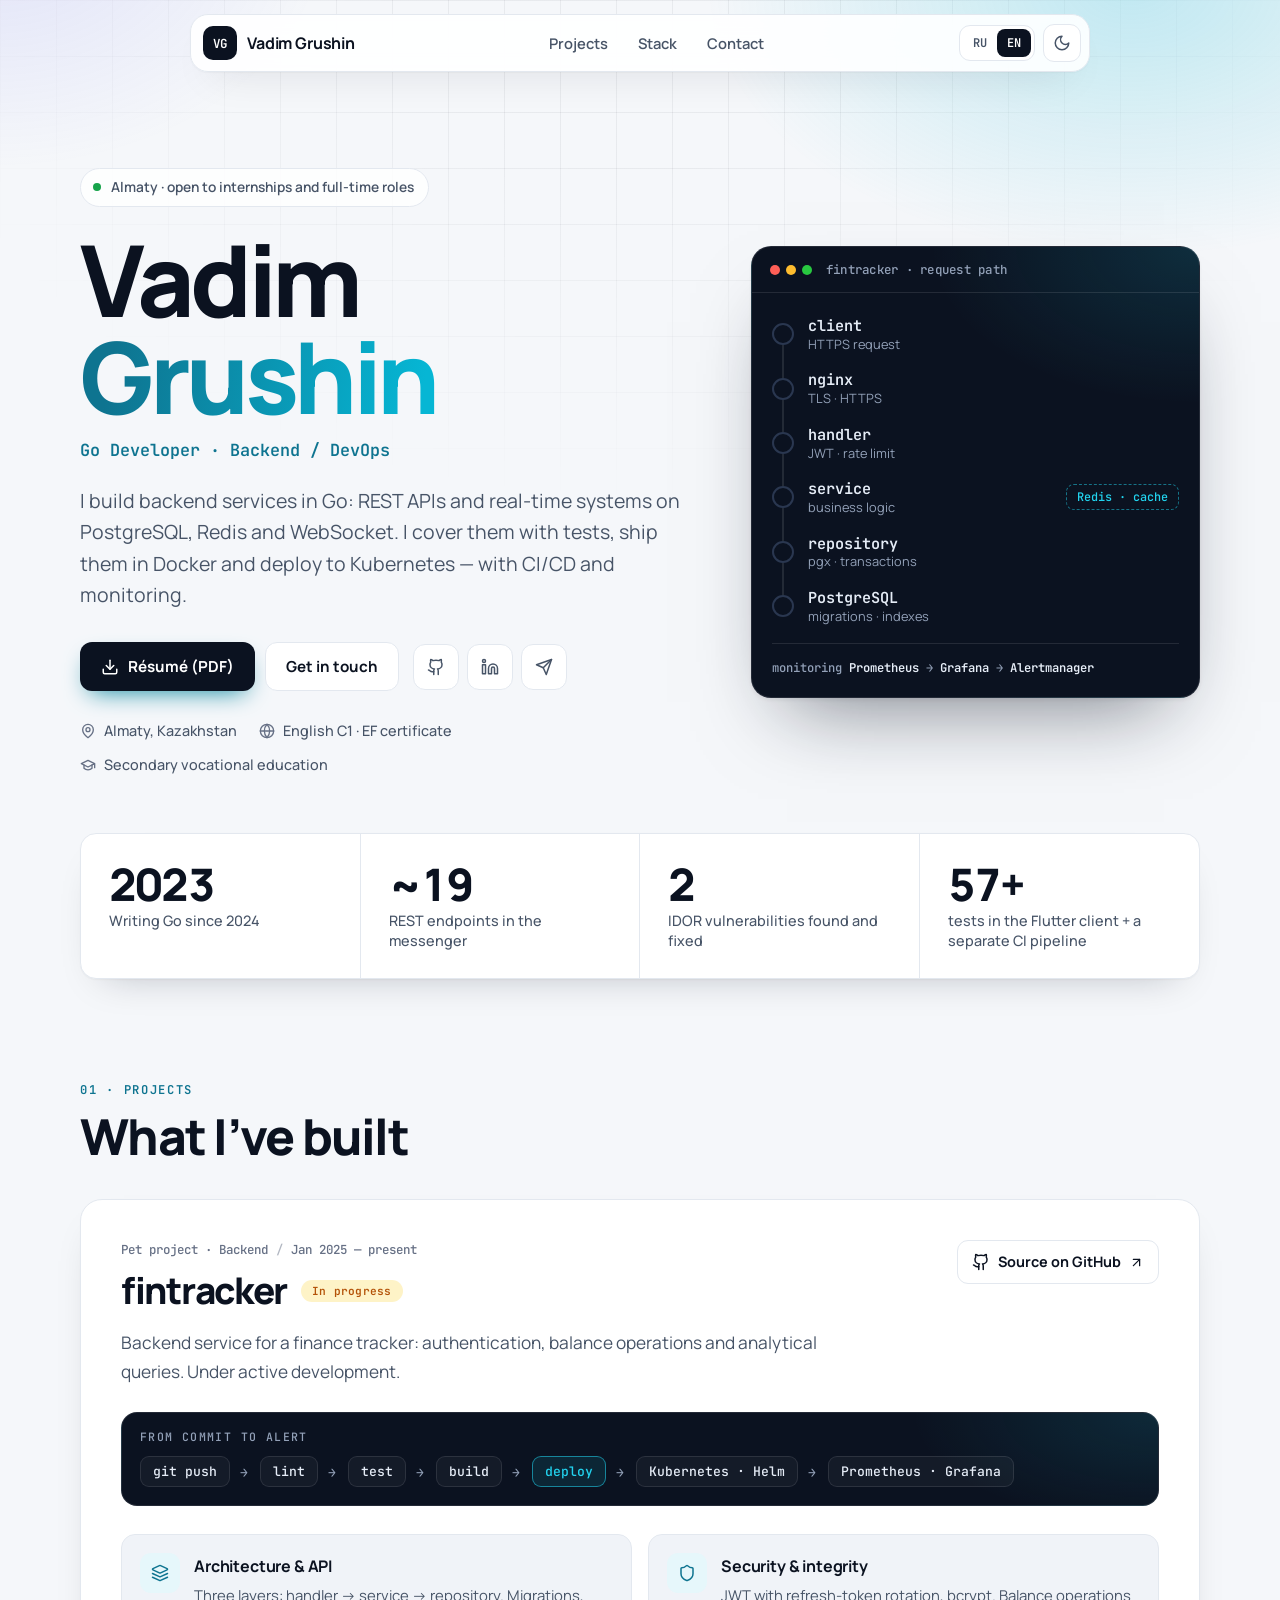
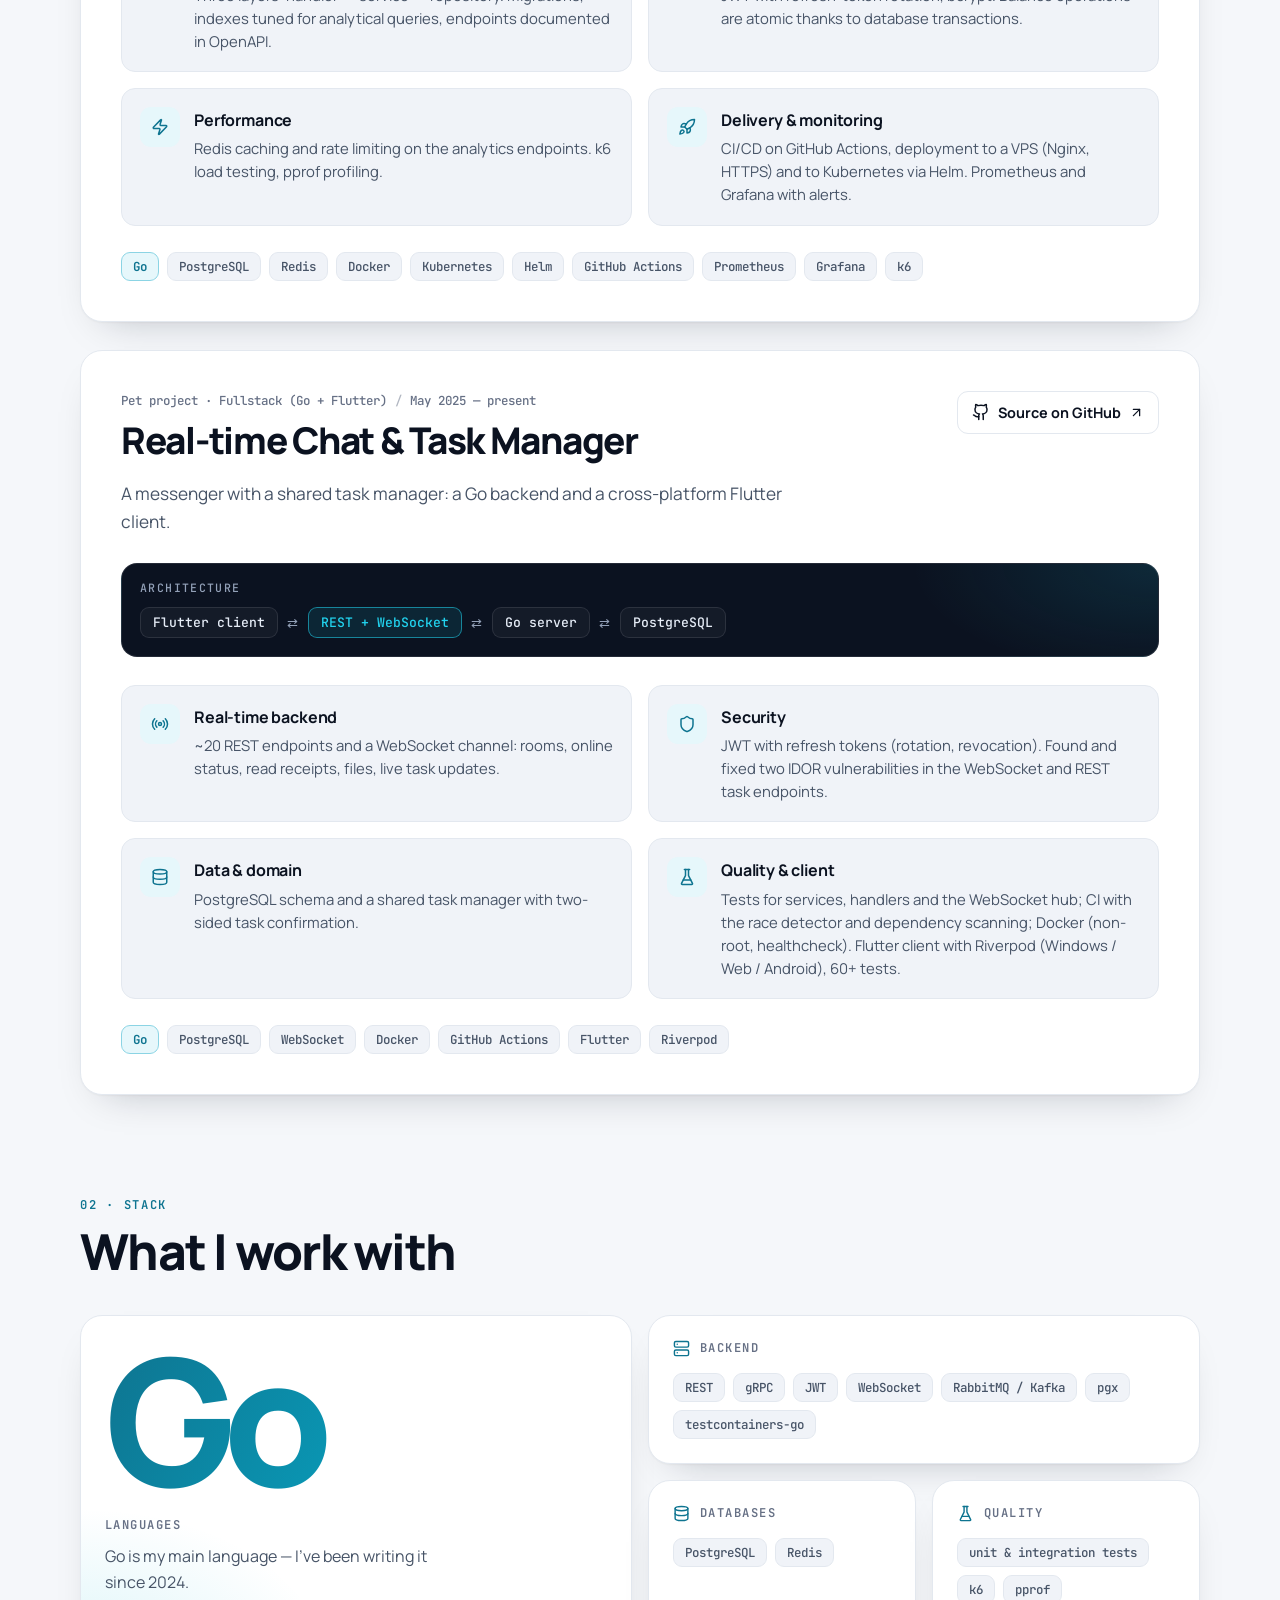
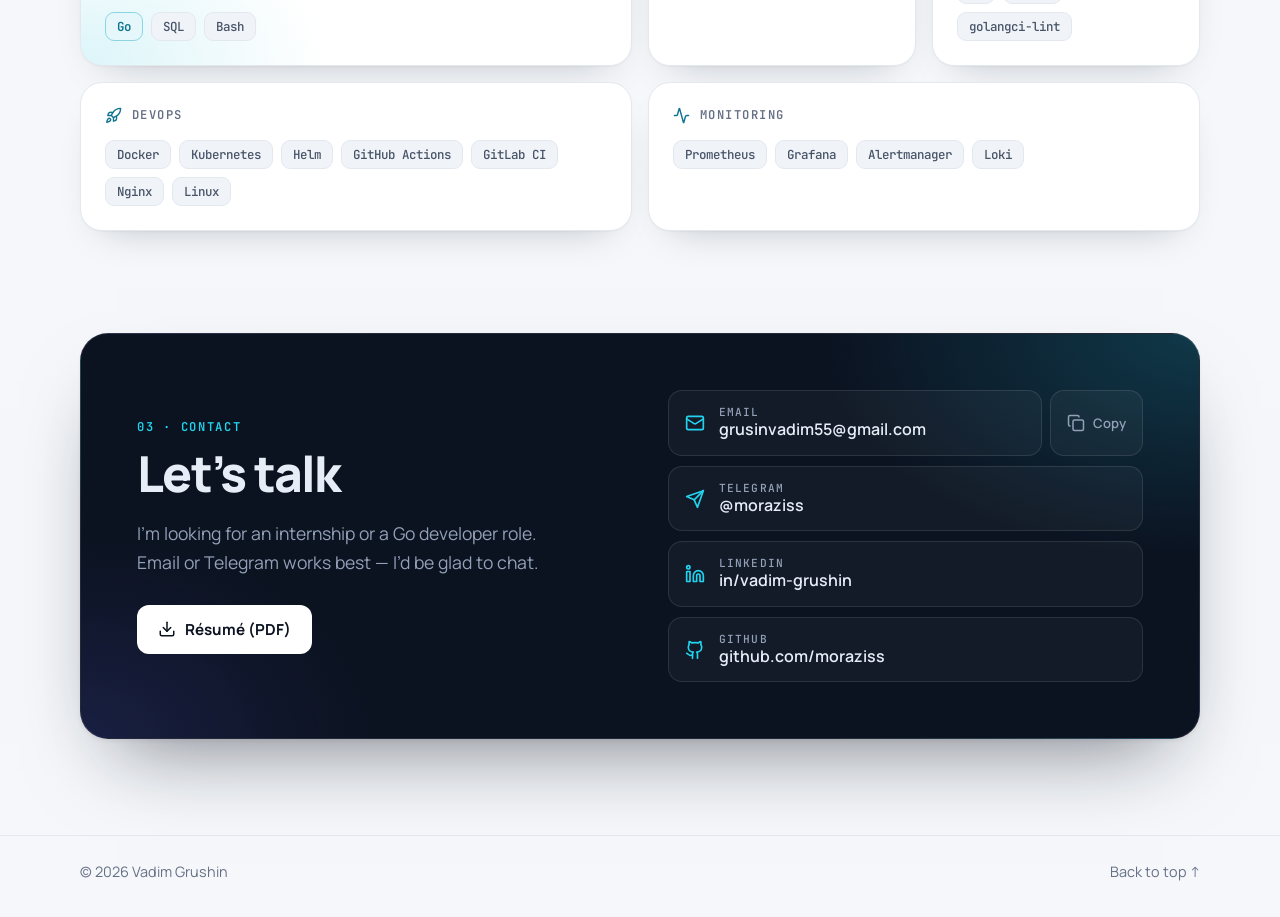
==== commit 4d1b6bb6: "feat(seo): add schema.org Person structured data JSON-LD describing the owner of the site (name in b" ====
--- a/index.html
+++ b/index.html
@@ -6,10 +6,43 @@
   <title>Вадим Грушин — Go-разработчик (Backend / DevOps)</title>
   <meta name="description" content="Портфолио Вадима Грушина, Go-разработчика (Backend / DevOps) из Алматы: REST API, WebSocket, PostgreSQL, Redis, Docker, Kubernetes. Ищу стажировку или работу.">
   <meta name="theme-color" content="#f5f7fa">
+  <link rel="canonical" href="https://vadimgrushin.dev/">
   <meta property="og:type" content="website">
+  <meta property="og:site_name" content="Вадим Грушин">
+  <meta property="og:url" content="https://vadimgrushin.dev/">
+  <meta property="og:locale" content="ru_RU">
+  <meta property="og:locale:alternate" content="en_US">
   <meta property="og:title" content="Вадим Грушин — Go-разработчик (Backend / DevOps)">
   <meta property="og:description" content="Backend на Go: REST API, WebSocket, PostgreSQL, Redis, Docker, Kubernetes, CI/CD. Ищу стажировку или работу.">
+  <meta property="og:image" content="https://vadimgrushin.dev/assets/og-image.png">
+  <meta property="og:image:width" content="1200">
+  <meta property="og:image:height" content="630">
+  <meta property="og:image:alt" content="Вадим Грушин, Go-разработчик: имя, роль и схема пути запроса через backend fintracker">
+  <meta name="twitter:card" content="summary_large_image">
   <link rel="icon" href="assets/favicon.svg" type="image/svg+xml">
+  <script type="application/ld+json">
+  {
+    "@context": "https://schema.org",
+    "@type": "Person",
+    "name": "Вадим Грушин",
+    "alternateName": "Vadim Grushin",
+    "url": "https://vadimgrushin.dev/",
+    "image": "https://vadimgrushin.dev/assets/og-image.png",
+    "jobTitle": "Go-разработчик (Backend / DevOps)",
+    "address": {
+      "@type": "PostalAddress",
+      "addressLocality": "Алматы",
+      "addressCountry": "KZ"
+    },
+    "knowsAbout": ["Go", "REST API", "WebSocket", "PostgreSQL", "Redis", "Docker", "Kubernetes", "CI/CD"],
+    "knowsLanguage": ["ru", "en"],
+    "sameAs": [
+      "https://github.com/moraziss",
+      "https://www.linkedin.com/in/vadim-grushin-0a9a0b392",
+      "https://t.me/moraziss"
+    ]
+  }
+  </script>
   <link rel="preconnect" href="https://fonts.googleapis.com">
   <link rel="preconnect" href="https://fonts.gstatic.com" crossorigin>
   <link rel="stylesheet" href="https://fonts.googleapis.com/css2?family=Manrope:wght@400;500;600;700;800&family=JetBrains+Mono:wght@500;600&display=swap">
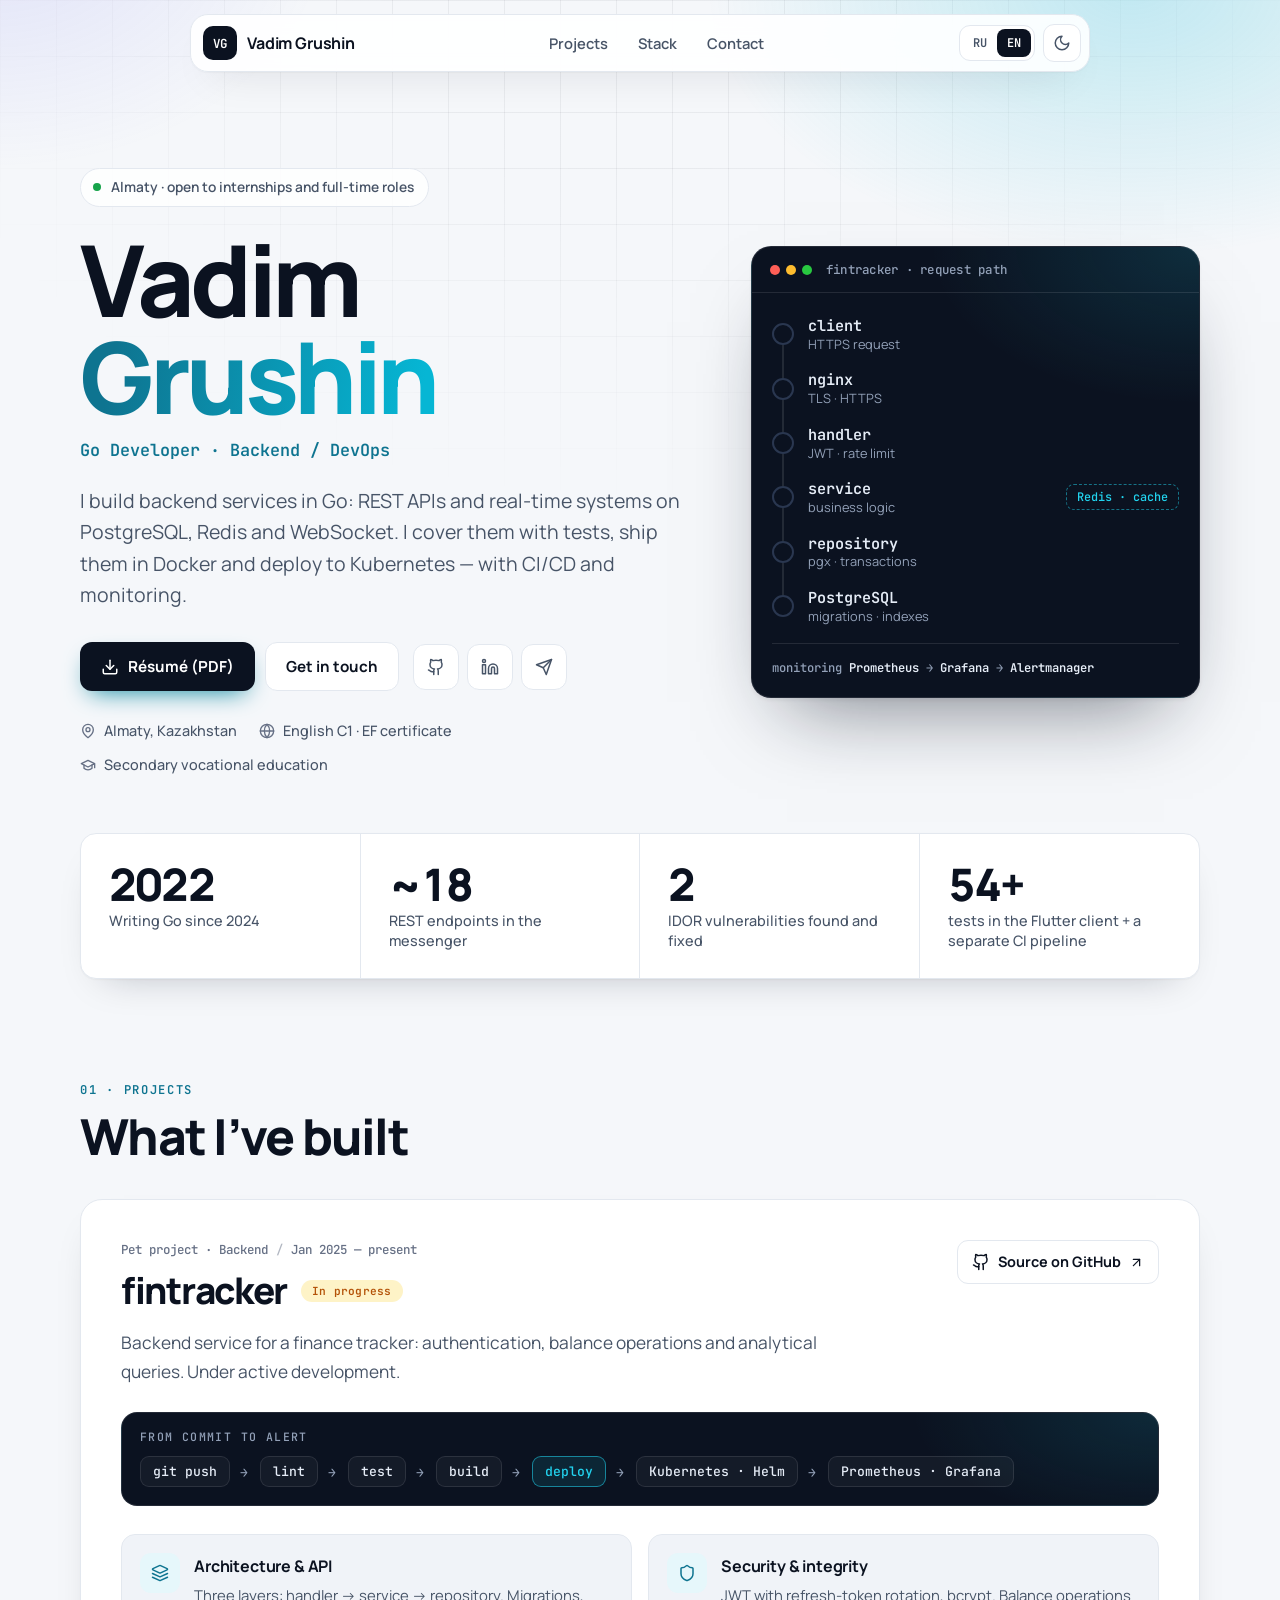
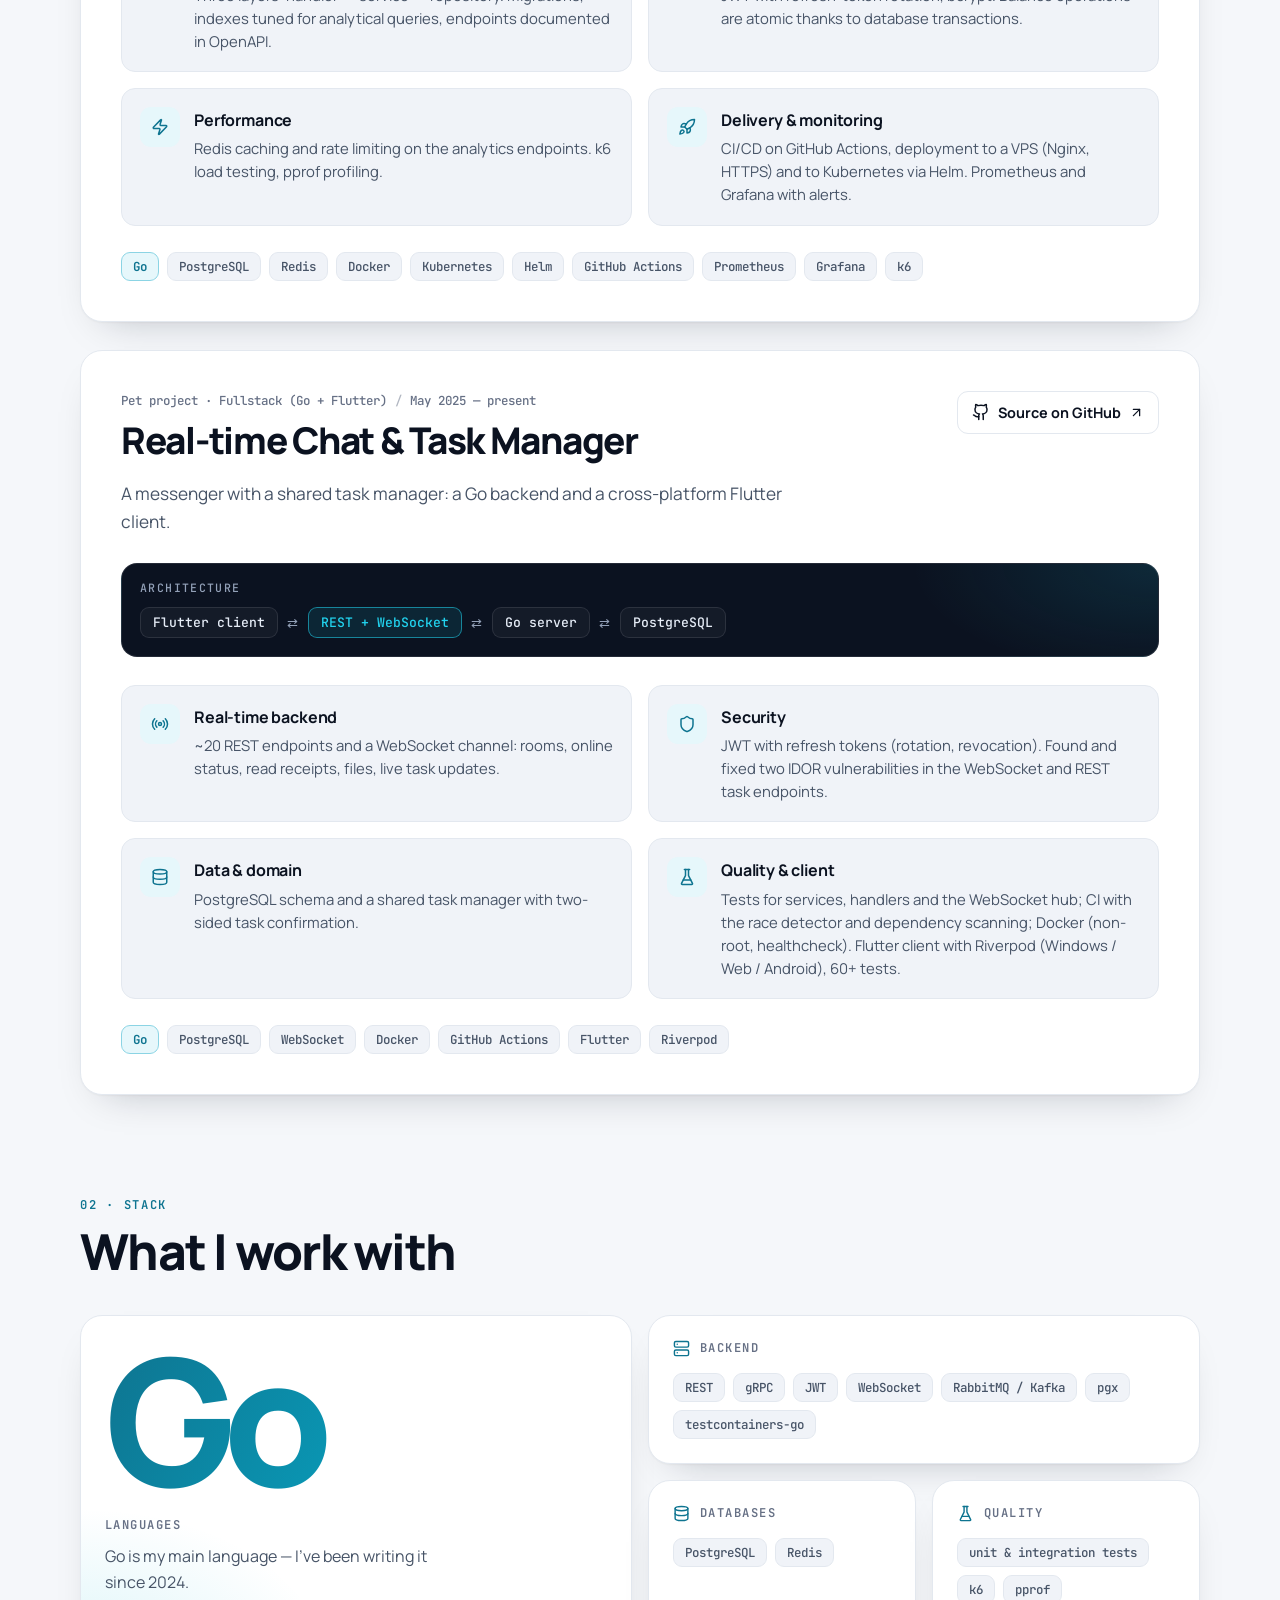
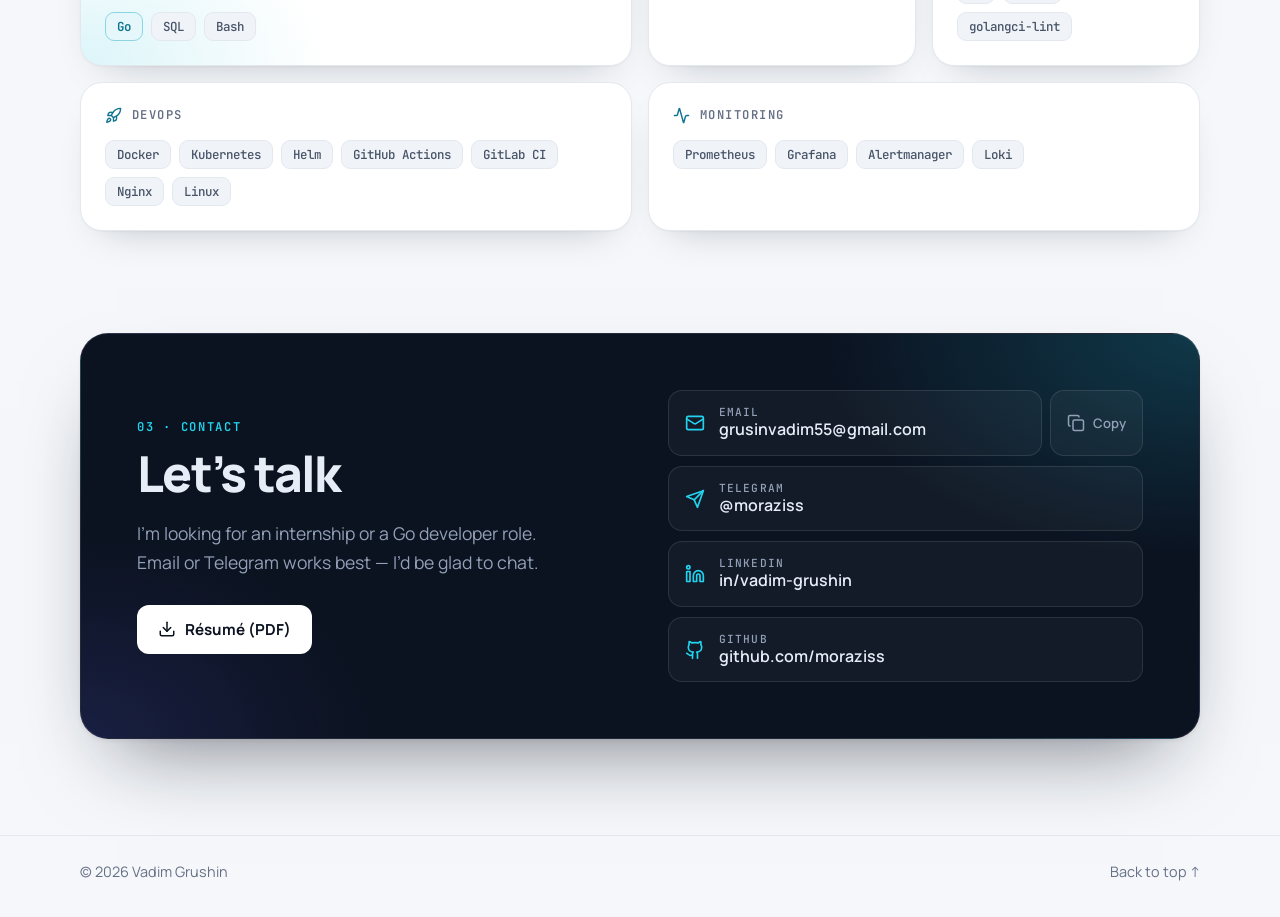
==== commit 6a5fd629: "feat(seo): add canonical URL, full Open Graph and Twitter card tags The page had og:title/descriptio" ====
--- a/index.html
+++ b/index.html
@@ -20,29 +20,6 @@
   <meta property="og:image:alt" content="Вадим Грушин, Go-разработчик: имя, роль и схема пути запроса через backend fintracker">
   <meta name="twitter:card" content="summary_large_image">
   <link rel="icon" href="assets/favicon.svg" type="image/svg+xml">
-  <script type="application/ld+json">
-  {
-    "@context": "https://schema.org",
-    "@type": "Person",
-    "name": "Вадим Грушин",
-    "alternateName": "Vadim Grushin",
-    "url": "https://vadimgrushin.dev/",
-    "image": "https://vadimgrushin.dev/assets/og-image.png",
-    "jobTitle": "Go-разработчик (Backend / DevOps)",
-    "address": {
-      "@type": "PostalAddress",
-      "addressLocality": "Алматы",
-      "addressCountry": "KZ"
-    },
-    "knowsAbout": ["Go", "REST API", "WebSocket", "PostgreSQL", "Redis", "Docker", "Kubernetes", "CI/CD"],
-    "knowsLanguage": ["ru", "en"],
-    "sameAs": [
-      "https://github.com/moraziss",
-      "https://www.linkedin.com/in/vadim-grushin-0a9a0b392",
-      "https://t.me/moraziss"
-    ]
-  }
-  </script>
   <link rel="preconnect" href="https://fonts.googleapis.com">
   <link rel="preconnect" href="https://fonts.gstatic.com" crossorigin>
   <link rel="stylesheet" href="https://fonts.googleapis.com/css2?family=Manrope:wght@400;500;600;700;800&family=JetBrains+Mono:wght@500;600&display=swap">
